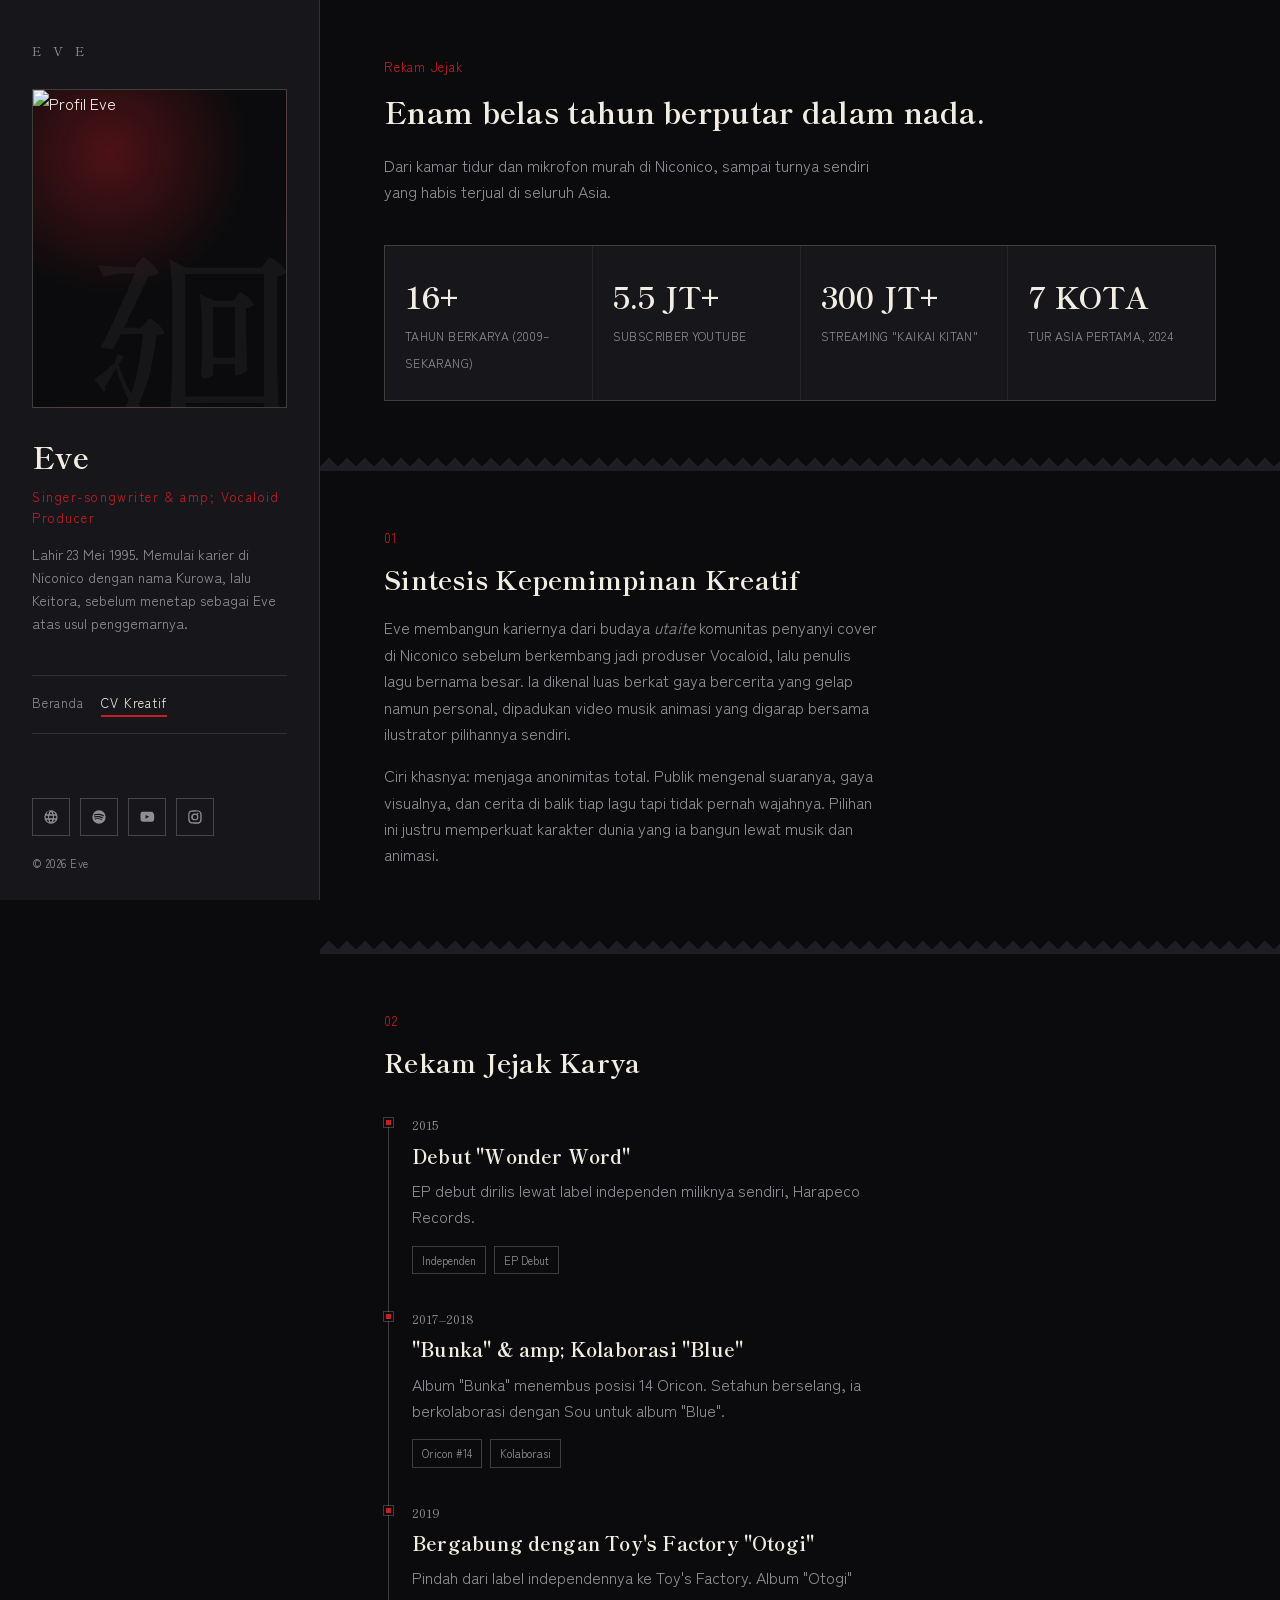
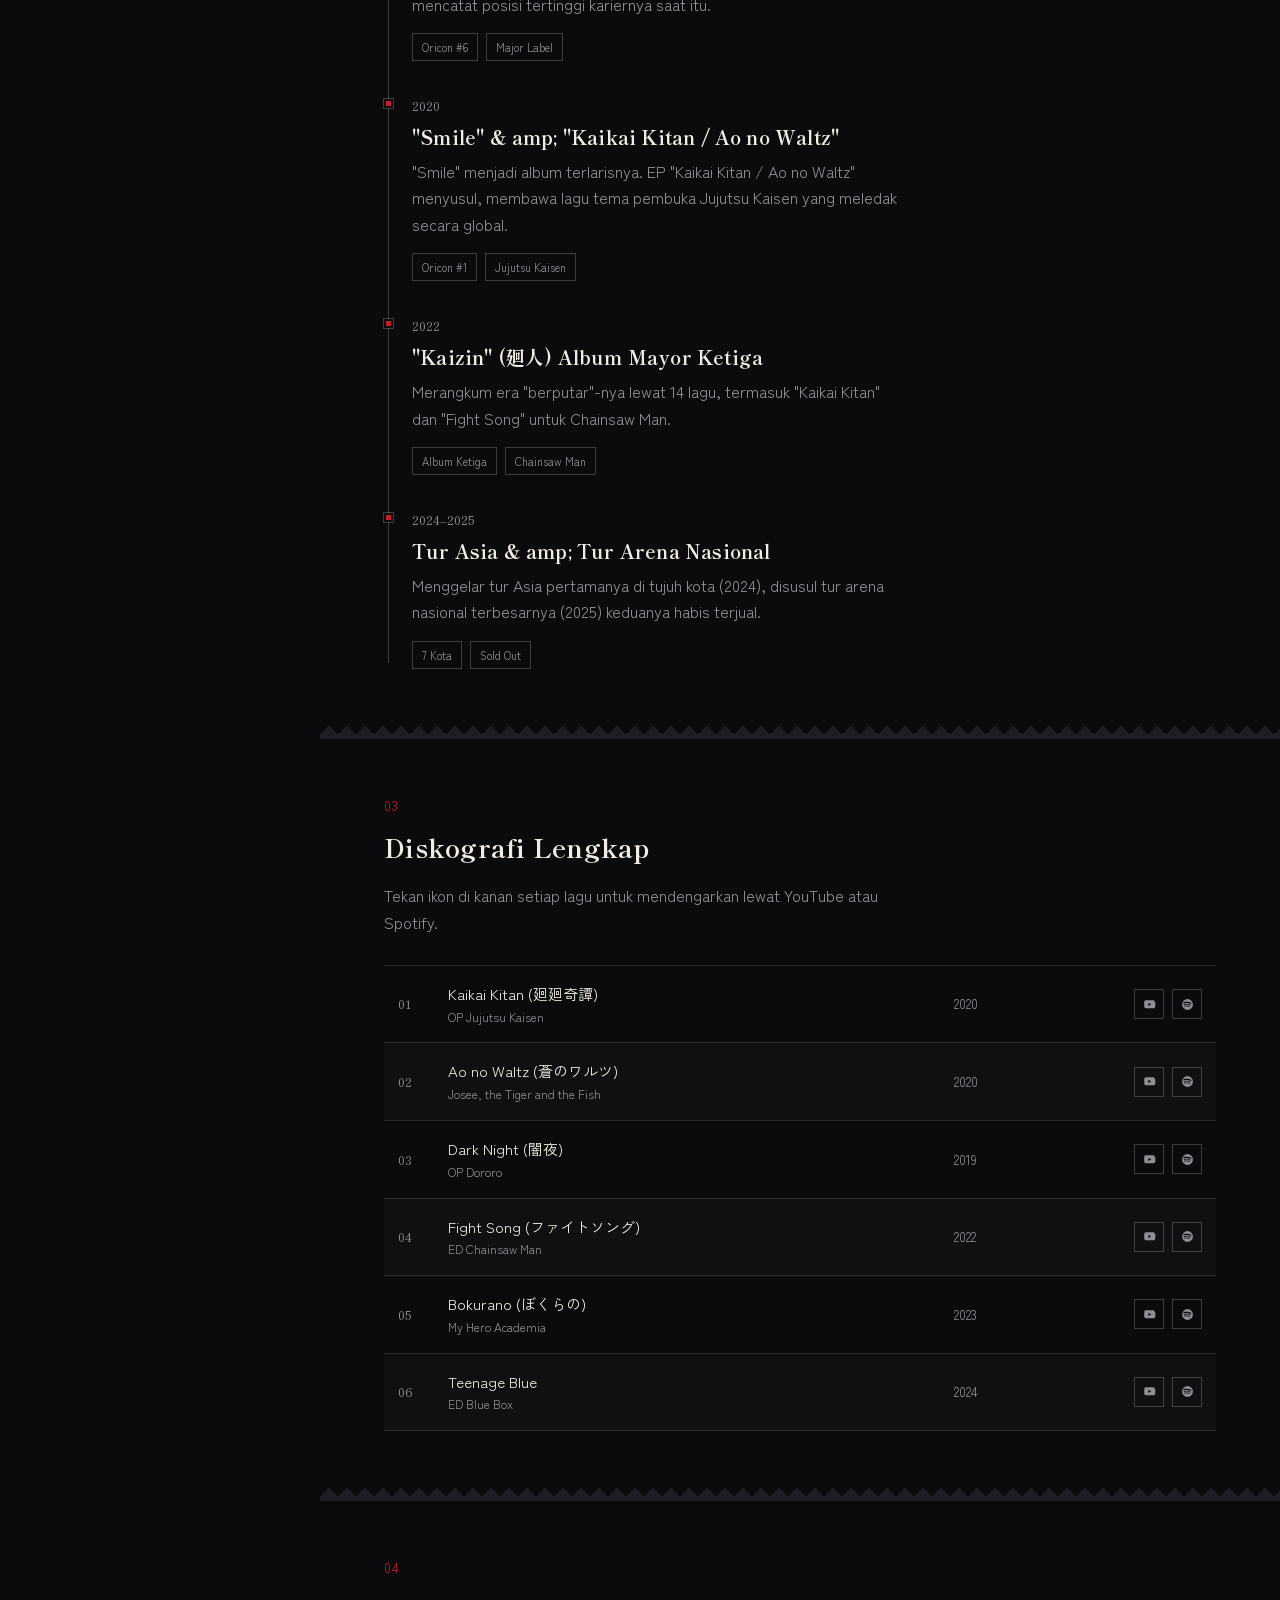
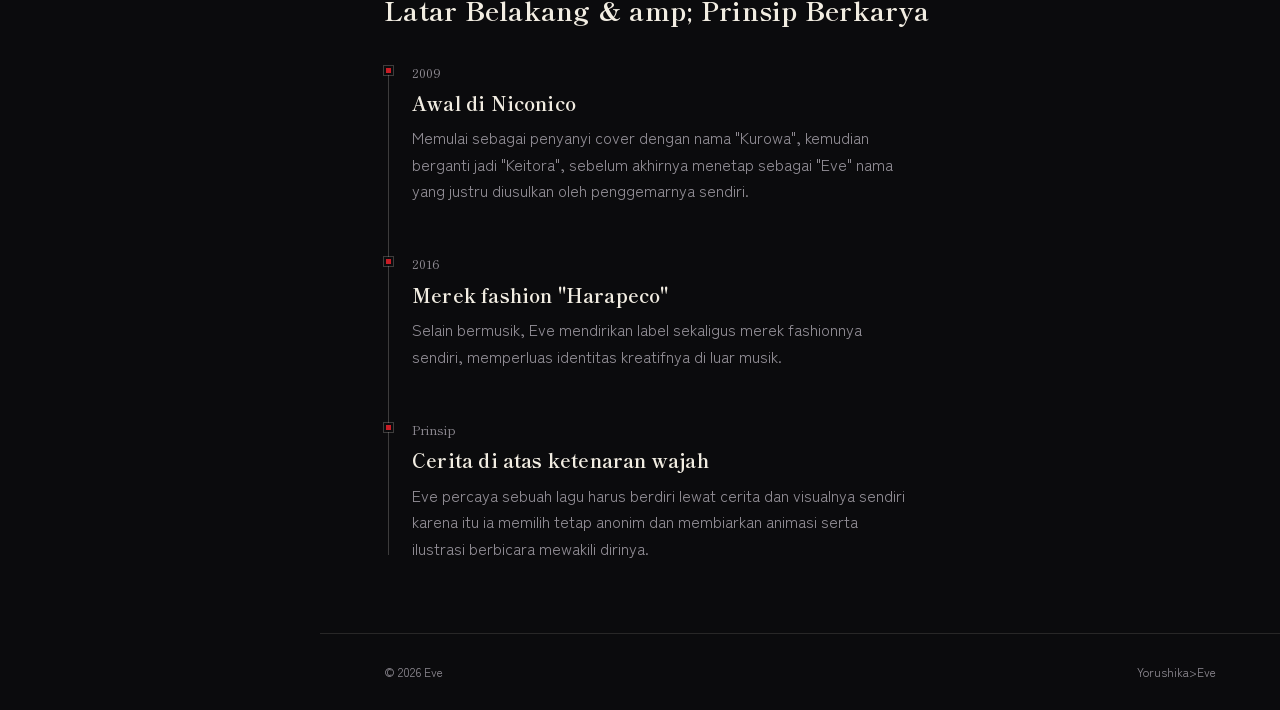
==== Modul 1/cv.html @ 8bb4946a "diptuy lagi coba *wink" ====
<!DOCTYPE html>
<html lang="id">
<head>
<meta charset="UTF-8">
<meta name="viewport" content="width=device-width, initial-scale=1.0">
<title>Eve CV Kreatif</title>
<link rel="stylesheet" href="style.css">
</head>
<body>

<input type="checkbox" id="nav-toggle" class="nav-toggle">

<div class="shell">

  <aside class="sidebar">
    <span class="sidebar__mark">E V E</span>

    <label for="nav-toggle" class="hamburger" aria-label="Buka menu">
      <span></span>
    </label>

   <div class="identity">
      <div class="avatar">
        <img src="../Praktikum Modul 1/Photo/eve.jpg" alt="Profil Eve">
      </div>

      <h1>Eve<sup style="font-size:12px;"></sup></h1>

      <h1><sup style="font-size:12px;"></sup></h1>
      <span class="role">Singer-songwriter & amp; Vocaloid Producer</span>
      <p>Lahir 23 Mei 1995. Memulai karier di Niconico dengan nama Kurowa, lalu Keitora, sebelum menetap sebagai Eve atas usul penggemarnya.</p>
    </div>

    <nav class="sidebar__nav">
      <a href="index.html">Beranda</a>
      <a href="cv.html" aria-current="page">CV Kreatif</a>
    </nav>

    <div class="socials">
      <a href="https://eveofficial.com" target="_blank" rel="noopener" aria-label="Situs resmi">
        <svg viewBox="0 0 24 24"><path d="M12 2a10 10 0 100 20 10 10 0 000-20zm6.9 6h-3a15.6 15.6 0 00-1.3-4.3A8 8 0 0118.9 8zM12 4c.9 1.2 1.6 2.6 2 4h-4c.4-1.4 1.1-2.8 2-4zM4.3 14A8 8 0 014 12a8 8 0 01.3-2h3.4a17 17 0 000 4zm.8 2h3a15.6 15.6 0 001.3 4.3A8 8 0 015.1 16zm3-8h-3a8 8 0 015.3-6.3A15.6 15.6 0 008.1 8zM12 20c-.9-1.2-1.6-2.6-2-4h4c-.4 1.4-1.1 2.8-2 4zm2.6-6H9.4a13.6 13.6 0 010-4h5.2a13.6 13.6 0 010 4zm.3 5.7A15.6 15.6 0 0016.2 16h3a8 8 0 01-4.3 3.7zM16.3 14a17 17 0 000-4h3.4a8 8 0 010 4z"/></svg>
      </a>
      <a href="https://open.spotify.com/artist/58oPVy7oihAEXE0Ott6JOf" target="_blank" rel="noopener" aria-label="Spotify">
        <svg viewBox="0 0 24 24"><path d="M12 2a10 10 0 100 20 10 10 0 000-20zm4.6 14.4c-.2.3-.6.4-.9.2-2.5-1.5-5.6-1.9-9.3-1a.7.7 0 11-.3-1.3c4-.9 7.5-.5 10.3 1.2.3.2.4.6.2.9zm1.2-2.7c-.2.4-.7.5-1.1.3-2.9-1.8-7.3-2.3-10.7-1.3a.9.9 0 11-.5-1.7c3.9-1.2 8.7-.6 12 1.5.4.2.5.7.3 1.2zm.1-2.8c-3.4-2-9.1-2.2-12.4-1.2a1 1 0 11-.6-1.9c3.8-1.2 10-1 13.9 1.3a1 1 0 11-1 1.8z"/></svg>
      </a>
      <a href="https://www.youtube.com/@ooo0eve0ooo" target="_blank" rel="noopener" aria-label="YouTube">
        <svg viewBox="0 0 24 24"><path d="M21.6 7.2s-.2-1.5-.8-2.2c-.8-.8-1.7-.8-2.1-.9C15.9 4 12 4 12 4s-3.9 0-6.7.1c-.4.1-1.3.1-2.1.9-.6.7-.8 2.2-.8 2.2S2.2 9 2.2 10.7v1.6c0 1.7.2 3.5.2 3.5s.2 1.5.8 2.2c.8.9 1.9.9 2.4 1 1.7.2 7.4.2 7.4.2s3.9 0 6.7-.2c.4 0 1.3-.1 2.1-1 .6-.7.8-2.2.8-2.2s.2-1.8.2-3.5v-1.6c0-1.7-.2-3.5-.2-3.5zM9.9 14.6V8.9l5.4 2.9-5.4 2.8z"/></svg>
      </a>
      <a href="https://www.instagram.com/eve_harapeco/" target="_blank" rel="noopener" aria-label="Instagram">
        <svg viewBox="0 0 24 24"><path d="M12 2c-2.7 0-3 0-4.1.1-1.1 0-1.8.2-2.5.5-.7.3-1.2.6-1.8 1.2-.6.6-.9 1.1-1.2 1.8-.3.7-.5 1.4-.5 2.5C1.8 9.2 1.8 9.5 1.8 12s0 2.8.1 3.9c0 1.1.2 1.8.5 2.5.3.7.6 1.2 1.2 1.8.6.6 1.1.9 1.8 1.2.7.3 1.4.5 2.5.5C9.2 22.2 9.5 22.2 12 22.2s2.8 0 3.9-.1c1.1 0 1.8-.2 2.5-.5.7-.3 1.2-.6 1.8-1.2.6-.6.9-1.1 1.2-1.8.3-.7.5-1.4.5-2.5.1-1.1.1-1.4.1-3.9s0-2.8-.1-3.9c0-1.1-.2-1.8-.5-2.5-.3-.7-.6-1.2-1.2-1.8-.6-.6-1.1-.9-1.8-1.2-.7-.3-1.4-.5-2.5-.5C14.8 1.8 14.5 1.8 12 1.8zm0 1.8c2.6 0 2.9 0 3.9.1 1 0 1.5.2 1.9.3.5.2.8.4 1.1.7.3.3.6.7.7 1.1.2.4.3.9.3 1.9.1 1 .1 1.3.1 3.9s0 2.9-.1 3.9c0 1-.2 1.5-.3 1.9-.2.5-.4.8-.7 1.1-.3.3-.7.6-1.1.7-.4.2-.9.3-1.9.3-1 .1-1.3.1-3.9.1s-2.9 0-3.9-.1c-1 0-1.5-.2-1.9-.3-.5-.2-.8-.4-1.1-.7-.3-.3-.6-.7-.7-1.1-.2-.4-.3-.9-.3-1.9C3.6 14.9 3.6 14.6 3.6 12s0-2.9.1-3.9c0-1 .2-1.5.3-1.9.2-.5.4-.8.7-1.1.3-.3.7-.6 1.1-.7.4-.2.9-.3 1.9-.3 1-.1 1.3-.1 3.9-.1zM12 6.9A5.1 5.1 0 1012 17a5.1 5.1 0 000-10.2zm0 8.4a3.3 3.3 0 110-6.6 3.3 3.3 0 010 6.6zm5.3-8.6a1.2 1.2 0 11-2.4 0 1.2 1.2 0 012.4 0z"/></svg>
      </a>
    </div>

    <div class="sidebar__foot">© 2026 Eve</div>
  </aside>

  <main class="main">

    <section class="section section--tight">
      <span class="eyebrow">Rekam Jejak</span>
      <h2 style="font-size:30px;">Enam belas tahun berputar dalam nada.</h2>
      <p>Dari kamar tidur dan mikrofon murah di Niconico, sampai turnya sendiri yang habis terjual di seluruh Asia.</p>

      <div class="stats">
        <div class="stat"><b>16+</b><span>TAHUN BERKARYA (2009–SEKARANG)</span></div>
        <div class="stat"><b>5.5 JT+</b><span>SUBSCRIBER YOUTUBE</span></div>
        <div class="stat"><b>300 JT+</b><span>STREAMING "KAIKAI KITAN"</span></div>
        <div class="stat"><b>7 KOTA</b><span>TUR ASIA PERTAMA, 2024</span></div>
      </div>
    </section>

    <div class="torn"></div>

    <section class="section section--tight">
      <span class="eyebrow">01</span>
      <h2 style="font-size:26px;">Sintesis Kepemimpinan Kreatif</h2>
      <p>Eve membangun kariernya dari budaya <em>utaite</em> komunitas penyanyi cover di Niconico sebelum berkembang jadi produser Vocaloid, lalu penulis lagu bernama besar. Ia dikenal luas berkat gaya bercerita yang gelap namun personal, dipadukan video musik animasi yang digarap bersama ilustrator pilihannya sendiri.</p>
      <p>Ciri khasnya: menjaga anonimitas total. Publik mengenal suaranya, gaya visualnya, dan cerita di balik tiap lagu tapi tidak pernah wajahnya. Pilihan ini justru memperkuat karakter dunia yang ia bangun lewat musik dan animasi.</p>
    </section>

    <div class="torn"></div>

    <section class="section section--tight">
      <span class="eyebrow">02</span>
      <h2 style="font-size:26px;">Rekam Jejak Karya</h2>

      <div class="timeline">
        <div class="t-item">
          <span class="t-year">2015</span>
          <h3>Debut "Wonder Word"</h3>
          <p>EP debut dirilis lewat label independen miliknya sendiri, Harapeco Records.</p>
          <div class="tags"><span>Independen</span><span>EP Debut</span></div>
        </div>
        <div class="t-item">
          <span class="t-year">2017–2018</span>
          <h3>"Bunka" & amp; Kolaborasi "Blue"</h3>
          <p>Album "Bunka" menembus posisi 14 Oricon. Setahun berselang, ia berkolaborasi dengan Sou untuk album "Blue".</p>
          <div class="tags"><span>Oricon #14</span><span>Kolaborasi</span></div>
        </div>
        <div class="t-item">
          <span class="t-year">2019</span>
          <h3>Bergabung dengan Toy's Factory "Otogi"</h3>
          <p>Pindah dari label independennya ke Toy's Factory. Album "Otogi" mencatat posisi tertinggi kariernya saat itu.</p>
          <div class="tags"><span>Oricon #6</span><span>Major Label</span></div>
        </div>
        <div class="t-item">
          <span class="t-year">2020</span>
          <h3>"Smile" & amp; "Kaikai Kitan / Ao no Waltz"</h3>
          <p>"Smile" menjadi album terlarisnya. EP "Kaikai Kitan / Ao no Waltz" menyusul, membawa lagu tema pembuka Jujutsu Kaisen yang meledak secara global.</p>
          <div class="tags"><span>Oricon #1</span><span>Jujutsu Kaisen</span></div>
        </div>
        <div class="t-item">
          <span class="t-year">2022</span>
          <h3>"Kaizin" (廻人) Album Mayor Ketiga</h3>
          <p>Merangkum era "berputar"-nya lewat 14 lagu, termasuk "Kaikai Kitan" dan "Fight Song" untuk Chainsaw Man.</p>
          <div class="tags"><span>Album Ketiga</span><span>Chainsaw Man</span></div>
        </div>
        <div class="t-item">
          <span class="t-year">2024–2025</span>
          <h3>Tur Asia & amp; Tur Arena Nasional</h3>
          <p>Menggelar tur Asia pertamanya di tujuh kota (2024), disusul tur arena nasional terbesarnya (2025) keduanya habis terjual.</p>
          <div class="tags"><span>7 Kota</span><span>Sold Out</span></div>
        </div>
      </div>
    </section>

    <div class="torn"></div>

    <section class="section section--tight">
      <span class="eyebrow">03</span>
      <h2 style="font-size:26px;">Diskografi Lengkap</h2>
      <p>Tekan ikon di kanan setiap lagu untuk mendengarkan lewat YouTube atau Spotify.</p>

      <div class="disco-table">
        <div class="disco-row">
          <span class="d-num">01</span>
          <span class="d-title">Kaikai Kitan (廻廻奇譚)<small>OP Jujutsu Kaisen</small></span>
          <span class="d-year">2020</span>
          <span class="d-links">
            <a href="https://www.youtube.com/results?search_query=Eve+Kaikai+Kitan" target="_blank" rel="noopener" aria-label="YouTube"><svg viewBox="0 0 24 24"><path d="M9.9 14.6V8.9l5.4 2.9-5.4 2.8zM21.6 7.2s-.2-1.5-.8-2.2c-.8-.8-1.7-.8-2.1-.9C15.9 4 12 4 12 4s-3.9 0-6.7.1c-.4.1-1.3.1-2.1.9-.6.7-.8 2.2-.8 2.2S2.2 9 2.2 10.7v1.6c0 1.7.2 3.5.2 3.5s.2 1.5.8 2.2c.8.9 1.9.9 2.4 1 1.7.2 7.4.2 7.4.2s3.9 0 6.7-.2c.4 0 1.3-.1 2.1-1 .6-.7.8-2.2.8-2.2s.2-1.8.2-3.5v-1.6c0-1.7-.2-3.5-.2-3.5z"/></svg></a>
            <a href="https://open.spotify.com/search/Eve%20Kaikai%20Kitan" target="_blank" rel="noopener" aria-label="Spotify"><svg viewBox="0 0 24 24"><path d="M12 2a10 10 0 100 20 10 10 0 000-20zm4.6 14.4c-.2.3-.6.4-.9.2-2.5-1.5-5.6-1.9-9.3-1a.7.7 0 11-.3-1.3c4-.9 7.5-.5 10.3 1.2.3.2.4.6.2.9zm1.2-2.7c-.2.4-.7.5-1.1.3-2.9-1.8-7.3-2.3-10.7-1.3a.9.9 0 11-.5-1.7c3.9-1.2 8.7-.6 12 1.5.4.2.5.7.3 1.2zm.1-2.8c-3.4-2-9.1-2.2-12.4-1.2a1 1 0 11-.6-1.9c3.8-1.2 10-1 13.9 1.3a1 1 0 11-1 1.8z"/></svg></a>
          </span>
        </div>
        <div class="disco-row">
          <span class="d-num">02</span>
          <span class="d-title">Ao no Waltz (蒼のワルツ)<small>Josee, the Tiger and the Fish</small></span>
          <span class="d-year">2020</span>
          <span class="d-links">
            <a href="https://www.youtube.com/results?search_query=Eve+Ao+no+Waltz" target="_blank" rel="noopener" aria-label="YouTube"><svg viewBox="0 0 24 24"><path d="M9.9 14.6V8.9l5.4 2.9-5.4 2.8zM21.6 7.2s-.2-1.5-.8-2.2c-.8-.8-1.7-.8-2.1-.9C15.9 4 12 4 12 4s-3.9 0-6.7.1c-.4.1-1.3.1-2.1.9-.6.7-.8 2.2-.8 2.2S2.2 9 2.2 10.7v1.6c0 1.7.2 3.5.2 3.5s.2 1.5.8 2.2c.8.9 1.9.9 2.4 1 1.7.2 7.4.2 7.4.2s3.9 0 6.7-.2c.4 0 1.3-.1 2.1-1 .6-.7.8-2.2.8-2.2s.2-1.8.2-3.5v-1.6c0-1.7-.2-3.5-.2-3.5z"/></svg></a>
            <a href="https://open.spotify.com/search/Eve%20Ao%20no%20Waltz" target="_blank" rel="noopener" aria-label="Spotify"><svg viewBox="0 0 24 24"><path d="M12 2a10 10 0 100 20 10 10 0 000-20zm4.6 14.4c-.2.3-.6.4-.9.2-2.5-1.5-5.6-1.9-9.3-1a.7.7 0 11-.3-1.3c4-.9 7.5-.5 10.3 1.2.3.2.4.6.2.9zm1.2-2.7c-.2.4-.7.5-1.1.3-2.9-1.8-7.3-2.3-10.7-1.3a.9.9 0 11-.5-1.7c3.9-1.2 8.7-.6 12 1.5.4.2.5.7.3 1.2zm.1-2.8c-3.4-2-9.1-2.2-12.4-1.2a1 1 0 11-.6-1.9c3.8-1.2 10-1 13.9 1.3a1 1 0 11-1 1.8z"/></svg></a>
          </span>
        </div>
        <div class="disco-row">
          <span class="d-num">03</span>
          <span class="d-title">Dark Night (闇夜)<small>OP Dororo</small></span>
          <span class="d-year">2019</span>
          <span class="d-links">
            <a href="https://www.youtube.com/results?search_query=Eve+Dark+Night" target="_blank" rel="noopener" aria-label="YouTube"><svg viewBox="0 0 24 24"><path d="M9.9 14.6V8.9l5.4 2.9-5.4 2.8zM21.6 7.2s-.2-1.5-.8-2.2c-.8-.8-1.7-.8-2.1-.9C15.9 4 12 4 12 4s-3.9 0-6.7.1c-.4.1-1.3.1-2.1.9-.6.7-.8 2.2-.8 2.2S2.2 9 2.2 10.7v1.6c0 1.7.2 3.5.2 3.5s.2 1.5.8 2.2c.8.9 1.9.9 2.4 1 1.7.2 7.4.2 7.4.2s3.9 0 6.7-.2c.4 0 1.3-.1 2.1-1 .6-.7.8-2.2.8-2.2s.2-1.8.2-3.5v-1.6c0-1.7-.2-3.5-.2-3.5z"/></svg></a>
            <a href="https://open.spotify.com/search/Eve%20Dark%20Night" target="_blank" rel="noopener" aria-label="Spotify"><svg viewBox="0 0 24 24"><path d="M12 2a10 10 0 100 20 10 10 0 000-20zm4.6 14.4c-.2.3-.6.4-.9.2-2.5-1.5-5.6-1.9-9.3-1a.7.7 0 11-.3-1.3c4-.9 7.5-.5 10.3 1.2.3.2.4.6.2.9zm1.2-2.7c-.2.4-.7.5-1.1.3-2.9-1.8-7.3-2.3-10.7-1.3a.9.9 0 11-.5-1.7c3.9-1.2 8.7-.6 12 1.5.4.2.5.7.3 1.2zm.1-2.8c-3.4-2-9.1-2.2-12.4-1.2a1 1 0 11-.6-1.9c3.8-1.2 10-1 13.9 1.3a1 1 0 11-1 1.8z"/></svg></a>
          </span>
        </div>
        <div class="disco-row">
          <span class="d-num">04</span>
          <span class="d-title">Fight Song (ファイトソング)<small>ED Chainsaw Man</small></span>
          <span class="d-year">2022</span>
          <span class="d-links">
            <a href="https://www.youtube.com/results?search_query=Eve+Fight+Song" target="_blank" rel="noopener" aria-label="YouTube"><svg viewBox="0 0 24 24"><path d="M9.9 14.6V8.9l5.4 2.9-5.4 2.8zM21.6 7.2s-.2-1.5-.8-2.2c-.8-.8-1.7-.8-2.1-.9C15.9 4 12 4 12 4s-3.9 0-6.7.1c-.4.1-1.3.1-2.1.9-.6.7-.8 2.2-.8 2.2S2.2 9 2.2 10.7v1.6c0 1.7.2 3.5.2 3.5s.2 1.5.8 2.2c.8.9 1.9.9 2.4 1 1.7.2 7.4.2 7.4.2s3.9 0 6.7-.2c.4 0 1.3-.1 2.1-1 .6-.7.8-2.2.8-2.2s.2-1.8.2-3.5v-1.6c0-1.7-.2-3.5-.2-3.5z"/></svg></a>
            <a href="https://open.spotify.com/search/Eve%20Fight%20Song" target="_blank" rel="noopener" aria-label="Spotify"><svg viewBox="0 0 24 24"><path d="M12 2a10 10 0 100 20 10 10 0 000-20zm4.6 14.4c-.2.3-.6.4-.9.2-2.5-1.5-5.6-1.9-9.3-1a.7.7 0 11-.3-1.3c4-.9 7.5-.5 10.3 1.2.3.2.4.6.2.9zm1.2-2.7c-.2.4-.7.5-1.1.3-2.9-1.8-7.3-2.3-10.7-1.3a.9.9 0 11-.5-1.7c3.9-1.2 8.7-.6 12 1.5.4.2.5.7.3 1.2zm.1-2.8c-3.4-2-9.1-2.2-12.4-1.2a1 1 0 11-.6-1.9c3.8-1.2 10-1 13.9 1.3a1 1 0 11-1 1.8z"/></svg></a>
          </span>
        </div>
        <div class="disco-row">
          <span class="d-num">05</span>
          <span class="d-title">Bokurano (ぼくらの)<small>My Hero Academia</small></span>
          <span class="d-year">2023</span>
          <span class="d-links">
            <a href="https://www.youtube.com/results?search_query=Eve+Bokurano" target="_blank" rel="noopener" aria-label="YouTube"><svg viewBox="0 0 24 24"><path d="M9.9 14.6V8.9l5.4 2.9-5.4 2.8zM21.6 7.2s-.2-1.5-.8-2.2c-.8-.8-1.7-.8-2.1-.9C15.9 4 12 4 12 4s-3.9 0-6.7.1c-.4.1-1.3.1-2.1.9-.6.7-.8 2.2-.8 2.2S2.2 9 2.2 10.7v1.6c0 1.7.2 3.5.2 3.5s.2 1.5.8 2.2c.8.9 1.9.9 2.4 1 1.7.2 7.4.2 7.4.2s3.9 0 6.7-.2c.4 0 1.3-.1 2.1-1 .6-.7.8-2.2.8-2.2s.2-1.8.2-3.5v-1.6c0-1.7-.2-3.5-.2-3.5z"/></svg></a>
            <a href="https://open.spotify.com/search/Eve%20Bokurano" target="_blank" rel="noopener" aria-label="Spotify"><svg viewBox="0 0 24 24"><path d="M12 2a10 10 0 100 20 10 10 0 000-20zm4.6 14.4c-.2.3-.6.4-.9.2-2.5-1.5-5.6-1.9-9.3-1a.7.7 0 11-.3-1.3c4-.9 7.5-.5 10.3 1.2.3.2.4.6.2.9zm1.2-2.7c-.2.4-.7.5-1.1.3-2.9-1.8-7.3-2.3-10.7-1.3a.9.9 0 11-.5-1.7c3.9-1.2 8.7-.6 12 1.5.4.2.5.7.3 1.2zm.1-2.8c-3.4-2-9.1-2.2-12.4-1.2a1 1 0 11-.6-1.9c3.8-1.2 10-1 13.9 1.3a1 1 0 11-1 1.8z"/></svg></a>
          </span>
        </div>
        <div class="disco-row">
          <span class="d-num">06</span>
          <span class="d-title">Teenage Blue<small>ED Blue Box</small></span>
          <span class="d-year">2024</span>
          <span class="d-links">
            <a href="https://www.youtube.com/results?search_query=Eve+Teenage+Blue" target="_blank" rel="noopener" aria-label="YouTube"><svg viewBox="0 0 24 24"><path d="M9.9 14.6V8.9l5.4 2.9-5.4 2.8zM21.6 7.2s-.2-1.5-.8-2.2c-.8-.8-1.7-.8-2.1-.9C15.9 4 12 4 12 4s-3.9 0-6.7.1c-.4.1-1.3.1-2.1.9-.6.7-.8 2.2-.8 2.2S2.2 9 2.2 10.7v1.6c0 1.7.2 3.5.2 3.5s.2 1.5.8 2.2c.8.9 1.9.9 2.4 1 1.7.2 7.4.2 7.4.2s3.9 0 6.7-.2c.4 0 1.3-.1 2.1-1 .6-.7.8-2.2.8-2.2s.2-1.8.2-3.5v-1.6c0-1.7-.2-3.5-.2-3.5z"/></svg></a>
            <a href="https://open.spotify.com/search/Eve%20Teenage%20Blue" target="_blank" rel="noopener" aria-label="Spotify"><svg viewBox="0 0 24 24"><path d="M12 2a10 10 0 100 20 10 10 0 000-20zm4.6 14.4c-.2.3-.6.4-.9.2-2.5-1.5-5.6-1.9-9.3-1a.7.7 0 11-.3-1.3c4-.9 7.5-.5 10.3 1.2.3.2.4.6.2.9zm1.2-2.7c-.2.4-.7.5-1.1.3-2.9-1.8-7.3-2.3-10.7-1.3a.9.9 0 11-.5-1.7c3.9-1.2 8.7-.6 12 1.5.4.2.5.7.3 1.2zm.1-2.8c-3.4-2-9.1-2.2-12.4-1.2a1 1 0 11-.6-1.9c3.8-1.2 10-1 13.9 1.3a1 1 0 11-1 1.8z"/></svg></a>
          </span>
        </div>
      </div>
    </section>

    <div class="torn"></div>

    <section class="section section--tight">
      <span class="eyebrow">04</span>
      <h2 style="font-size:26px;">Latar Belakang & amp; Prinsip Berkarya</h2>
      <div class="timeline">
        <div class="t-item">
          <span class="t-year">2009</span>
          <h3>Awal di Niconico</h3>
          <p>Memulai sebagai penyanyi cover dengan nama "Kurowa", kemudian berganti jadi "Keitora", sebelum akhirnya menetap sebagai "Eve" nama yang justru diusulkan oleh penggemarnya sendiri.</p>
        </div>
        <div class="t-item">
          <span class="t-year">2016</span>
          <h3>Merek fashion "Harapeco"</h3>
          <p>Selain bermusik, Eve mendirikan label sekaligus merek fashionnya sendiri, memperluas identitas kreatifnya di luar musik.</p>
        </div>
        <div class="t-item">
          <span class="t-year">Prinsip</span>
          <h3>Cerita di atas ketenaran wajah</h3>
          <p>Eve percaya sebuah lagu harus berdiri lewat cerita dan visualnya sendiri karena itu ia memilih tetap anonim dan membiarkan animasi serta ilustrasi berbicara mewakili dirinya.</p>
        </div>
      </div>
    </section>

    <footer class="site-foot">
      <span>© 2026 Eve</span>
      <span>Yorushika>Eve</span>
    </footer>

  </main>
</div>
</body>
</html>
---- Modul 1/style.css ----
@import url('https://fonts.googleapis.com/css2?family=Shippori+Mincho:wght@500;700;800&family=Zen+Kaku+Gothic+New:wght@400;500;700;900&display=swap');

:root{
  --ink: #0b0b0d;
  --panel: #17161b;
  --panel-2: #1e1d23;
  --paper: #f2ede2;
  --fog: #918d95;
  --blood: #c81d25;
  --blood-dim: #7a1418;
  --line: rgba(242,237,226,0.12);
  --line-strong: rgba(242,237,226,0.22);
  --sidebar-w: 320px;

  --font-display: 'Shippori Mincho', serif;
  --font-body: 'Zen Kaku Gothic New', sans-serif;
}

*, *::before, *::after{ box-sizing: border-box; }

html{ scroll-behavior: smooth; }

body{
  margin: 0;
  background: var(--ink);
  color: var(--paper);
  font-family: var(--font-body);
  font-size: 16px;
  line-height: 1.65;
  -webkit-font-smoothing: antialiased;
}

img{ max-width: 100%; display: block; }

a{ color: inherit; text-decoration: none; }

h1, h2, h3{
  font-family: var(--font-display);
  font-weight: 700;
  margin: 0 0 .5em;
  letter-spacing: .01em;
}

p{ margin: 0 0 1em; color: var(--fog); max-width: 62ch; }

button{ font-family: inherit; }

:focus-visible{
  outline: 2px solid var(--blood);
  outline-offset: 3px;
}

/*  layout shell  */

.shell{
  display: flex;
  min-height: 100vh;
}

/*  sidebar  */

.sidebar{
  position: fixed;
  top: 0; left: 0;
  width: var(--sidebar-w);
  height: 100vh;
  background: var(--panel);
  border-right: 1px solid var(--line);
  display: flex;
  flex-direction: column;
  padding: 40px 32px 28px;
  overflow-y: auto;
  z-index: 40;
}

.sidebar__mark{
  font-family: var(--font-display);
  font-size: 13px;
  letter-spacing: .35em;
  color: var(--fog);
  margin-bottom: 28px;
}

.avatar{
  position: relative;
  width: 100%;
  aspect-ratio: 4/5;
  background:
    radial-gradient(circle at 30% 20%, rgba(200,29,37,.35), transparent 45%),
    var(--ink);
  border: 1px solid var(--line-strong);
  overflow: hidden;
  margin-bottom: 24px;
}

.avatar::before{
  content: '廻';
  position: absolute;
  right: -18px; bottom: -40px;
  font-family: var(--font-display);
  font-size: 220px;
  color: rgba(242,237,226,0.05);
  line-height: 1;
  pointer-events: none;
}

.avatar svg { 
  position: absolute; inset: 0; width: 100%; height: 100%; 
}

.avatar img {
  position: absolute; 
  inset: 0; 
  width: 100%; 
  height: 100%; 
  object-fit: cover; 
  z-index: 1; 
}

.identity h1{
  font-size: 30px;
  margin-bottom: 4px;
}

.identity .role{
  color: var(--blood);
  font-size: 13px;
  letter-spacing: .12em;
  margin-bottom: 14px;
  display: block;
}

.identity p{
  font-size: 14px;
  color: var(--fog);
  max-width: none;
}

.identity em{ color: var(--paper); font-style: italic; }

/* nav */

.nav-toggle{ display: none; }
.hamburger{ display: none; }

.sidebar__nav{
  display: flex;
  gap: 18px;
  margin: 26px 0 22px;
  border-top: 1px solid var(--line);
  border-bottom: 1px solid var(--line);
  padding: 16px 0;
}

.sidebar__nav a{
  font-size: 13px;
  letter-spacing: .06em;
  color: var(--fog);
  position: relative;
  padding-bottom: 4px;
}

.sidebar__nav a:hover,
.sidebar__nav a[aria-current="page"]{
  color: var(--paper);
}

.sidebar__nav a[aria-current="page"]::after{
  content: '';
  position: absolute;
  left: 0; bottom: 0;
  width: 100%; height: 2px;
  background: var(--blood);
}

/* socials */

.socials{
  display: flex;
  gap: 10px;
  margin-top: auto;
  padding-top: 20px;
}

.socials a{
  width: 38px; height: 38px;
  border: 1px solid var(--line-strong);
  display: flex;
  align-items: center;
  justify-content: center;
  transition: background .15s ease, border-color .15s ease, transform .15s ease;
}

.socials a svg{ width: 16px; height: 16px; fill: var(--fog); }

.socials a:hover{
  background: var(--blood);
  border-color: var(--blood);
  transform: translateY(-2px);
}

.socials a:hover svg{ fill: var(--paper); }

.sidebar__foot{
  font-size: 11px;
  color: var(--fog);
  margin-top: 18px;
  letter-spacing: .04em;
}

/*  main  */

.main{
  margin-left: var(--sidebar-w);
  width: calc(100% - var(--sidebar-w));
  min-width: 0;
}

.section{
  padding: 88px 64px;
  position: relative;
}

.section--tight{ padding-top: 56px; padding-bottom: 56px; }

.eyebrow{
  font-size: 13px;
  color: var(--blood);
  letter-spacing: .06em;
  margin-bottom: 10px;
  display: block;
}

/* torn paper divider */

.torn{
  height: 14px;
  width: 100%;
  background:
    linear-gradient(135deg, var(--ink) 25%, transparent 25%) 0 0,
    linear-gradient(225deg, var(--ink) 25%, transparent 25%) 0 0;
  background-color: var(--panel-2);
  background-size: 18px 18px;
  background-repeat: repeat-x;
}

/* hero */

.hero{
  min-height: 92vh;
  display: flex;
  flex-direction: column;
  justify-content: center;
  overflow: hidden;
}

.hero::before{
  content: '廻 廻 廻';
  position: absolute;
  top: 6%; right: -4%;
  font-family: var(--font-display);
  font-size: 260px;
  color: rgba(242,237,226,0.035);
  letter-spacing: 40px;
  writing-mode: vertical-rl;
  pointer-events: none;
  z-index: 0;
}

.hero__inner{ position: relative; z-index: 1; max-width: 640px; }

.hero h2{
  font-size: clamp(34px, 4.4vw, 54px);
  line-height: 1.25;
}

.hero .lede{
  font-size: 17px;
  margin-bottom: 32px;
}

.btn{
  display: inline-flex;
  align-items: center;
  gap: 10px;
  padding: 14px 26px;
  border: 1px solid var(--paper);
  color: var(--paper);
  font-size: 14px;
  letter-spacing: .04em;
  transition: background .15s ease, color .15s ease;
}

.btn:hover{ background: var(--paper); color: var(--ink); }

.btn--solid{
  background: var(--blood);
  border-color: var(--blood);
  color: var(--paper);
}

.btn--solid:hover{ background: var(--blood-dim); border-color: var(--blood-dim); color: var(--paper); }

/* now playing */

.now-playing{
  margin-top: 44px;
  display: flex;
  align-items: center;
  gap: 18px;
  border: 1px solid var(--line-strong);
  padding: 16px 20px;
  max-width: 460px;
  background: var(--panel);
}

.now-playing__dot{
  width: 10px; height: 10px;
  border-radius: 50%;
  background: var(--blood);
  flex: none;
  animation: pulse 1.6s ease-in-out infinite;
}

@keyframes pulse{
  0%, 100%{ opacity: 1; transform: scale(1); }
  50%{ opacity: .4; transform: scale(.7); }
}

.now-playing div span{
  display: block;
}
.now-playing .np-title{ font-size: 14px; color: var(--paper); }
.now-playing .np-sub{ font-size: 12px; color: var(--fog); }

@media (prefers-reduced-motion: reduce){
  .now-playing__dot{ animation: none; }
}

/*  discography grid  */

.track-grid{
  display: grid;
  grid-template-columns: repeat(3, 1fr);
  gap: 1px;
  background: var(--line);
  border: 1px solid var(--line);
  margin-top: 36px;
}

.track-card{
  position: relative;
  background: var(--panel);
  padding: 20px;
  overflow: hidden;
  isolation: isolate;
}

.track-card::before{
  content: '';
  position: absolute;
  inset: 0;
  background:
    radial-gradient(circle, rgba(242,237,226,.14) 1px, transparent 1.3px);
  background-size: 9px 9px;
  opacity: .5;
  z-index: -1;
}

.track-card:nth-child(3n+1)::after{ background: rgba(200,29,37,.14); }
.track-card:nth-child(3n+2)::after{ background: rgba(242,237,226,.10); }
.track-card:nth-child(3n+3)::after{ background: rgba(200,29,37,.08); }

.track-card::after{
  content: '';
  position: absolute;
  top: -40%; left: -20%;
  width: 140%; height: 140%;
  z-index: -1;
}

.track-card .t-index{
  font-family: var(--font-display);
  font-size: 12px;
  color: var(--fog);
  display: block;
  margin-bottom: 26px;
}

.track-card h3{
  font-size: 19px;
  margin-bottom: 6px;
}

.track-card .t-meta{
  font-size: 12px;
  color: var(--fog);
  letter-spacing: .03em;
}

.track-card .t-play{
  position: absolute;
  right: 18px; bottom: 18px;
  width: 40px; height: 40px;
  border: 1px solid var(--line-strong);
  display: flex;
  align-items: center;
  justify-content: center;
  transform: translateY(8px);
  opacity: 0;
  transition: transform .18s ease, opacity .18s ease, background .18s ease;
}

.track-card .t-play svg{ width: 12px; height: 12px; fill: var(--paper); margin-left: 2px; }

.track-card:hover .t-play{
  opacity: 1;
  transform: translateY(0);
  background: var(--blood);
  border-color: var(--blood);
}

.track-card:hover{ background: var(--panel-2); }

.track-card a.t-cover{
  position: absolute; inset: 0;
}

/*  anime collab strip  */

.collab-list{
  margin-top: 32px;
  border-top: 1px solid var(--line);
}

.collab-row{
  display: flex;
  align-items: baseline;
  gap: 24px;
  padding: 18px 0;
  border-bottom: 1px solid var(--line);
  transition: padding-left .15s ease;
}

.collab-row:hover{ padding-left: 10px; border-color: var(--line-strong); }

.collab-row .c-year{
  font-family: var(--font-display);
  color: var(--blood);
  font-size: 14px;
  flex: none;
  width: 56px;
}

.collab-row .c-song{ font-size: 16px; color: var(--paper); flex: none; width: 220px; }
.collab-row .c-anime{ font-size: 14px; color: var(--fog); }

/*  stats grid (CV)  */

.stats{
  display: grid;
  grid-template-columns: repeat(4, 1fr);
  gap: 1px;
  background: var(--line);
  border: 1px solid var(--line);
  margin: 40px 0 0;
}

.stat{
  background: var(--panel);
  padding: 26px 20px;
  text-align: left;
}

.stat b{
  display: block;
  font-family: var(--font-display);
  font-size: 30px;
  color: var(--paper);
}

.stat span{
  font-size: 12px;
  color: var(--fog);
  letter-spacing: .03em;
}

/*  timeline  */

.timeline{
  position: relative;
  margin-top: 30px;
  padding-left: 28px;
}

.timeline::before{
  content: '';
  position: absolute;
  left: 4px; top: 6px; bottom: 6px;
  width: 1px;
  background: var(--line-strong);
}

.t-item{
  position: relative;
  padding-bottom: 34px;
}

.t-item:last-child{ padding-bottom: 0; }

.t-item::before{
  content: '';
  position: absolute;
  left: -28px; top: 4px;
  width: 9px; height: 9px;
  background: var(--blood);
  border: 2px solid var(--ink);
  outline: 1px solid var(--line-strong);
}

.t-item .t-year{
  font-family: var(--font-display);
  color: var(--fog);
  font-size: 13px;
  display: block;
  margin-bottom: 4px;
}

.t-item h3{ font-size: 19px; margin-bottom: 6px; }

.t-item .tags{
  display: flex;
  flex-wrap: wrap;
  gap: 8px;
  margin-top: 10px;
}

.tags span{
  font-size: 11px;
  color: var(--fog);
  border: 1px solid var(--line-strong);
  padding: 4px 9px;
}

/*  discography table (CV)  */

.disco-table{ margin-top: 30px; border-top: 1px solid var(--line); }

.disco-row{
  display: grid;
  grid-template-columns: 32px 1fr 140px 90px;
  align-items: center;
  gap: 18px;
  padding: 16px 14px;
  border-bottom: 1px solid var(--line);
  position: relative;
}

.disco-row:nth-child(even){ background: rgba(242,237,226,0.02); }

.disco-row:hover{ background: rgba(200,29,37,0.07); }

.disco-row .d-num{ font-family: var(--font-display); color: var(--fog); font-size: 13px; }
.disco-row .d-title{ color: var(--paper); font-size: 15px; }
.disco-row .d-title small{ display: block; color: var(--fog); font-size: 12px; font-weight: 400; }
.disco-row .d-year{ color: var(--fog); font-size: 13px; }

.disco-row .d-links{ display: flex; gap: 8px; justify-content: flex-end; }

.disco-row .d-links a{
  width: 30px; height: 30px;
  border: 1px solid var(--line-strong);
  display: flex; align-items: center; justify-content: center;
  transition: background .15s ease, border-color .15s ease;
}

.disco-row .d-links a svg{ width: 13px; height: 13px; fill: var(--fog); }

.disco-row .d-links a:hover{ background: var(--blood); border-color: var(--blood); }
.disco-row .d-links a:hover svg{ fill: var(--paper); }

/*  contact / footer  */

.contact-grid{
  display: grid;
  grid-template-columns: 1.3fr 1fr;
  gap: 48px;
  margin-top: 30px;
}

.field{
  width: 100%;
  background: var(--panel-2);
  border: 1px solid var(--line-strong);
  color: var(--paper);
  padding: 14px 16px;
  font-family: inherit;
  font-size: 14px;
  margin-bottom: 14px;
}

.field:focus{ border-color: var(--blood); }

textarea.field{ min-height: 120px; resize: vertical; }

.info-list{ list-style: none; padding: 0; margin: 0; }
.info-list li{ display: flex; gap: 12px; margin-bottom: 16px; font-size: 14px; color: var(--fog); }
.info-list li b{ color: var(--paper); display: block; font-size: 13px; }

footer.site-foot{
  padding: 28px 64px;
  border-top: 1px solid var(--line);
  font-size: 12px;
  color: var(--fog);
  display: flex;
  justify-content: space-between;
}

/*  responsive  */

@media (max-width: 980px){
  .track-grid{ grid-template-columns: repeat(2, 1fr); }
  .stats{ grid-template-columns: repeat(2, 1fr); }
  .contact-grid{ grid-template-columns: 1fr; }
}

@media (max-width: 860px){
  .sidebar{
    position: static;
    width: 100%;
    height: auto;
    flex-direction: row;
    align-items: center;
    padding: 16px 20px;
    flex-wrap: wrap;
  }
  .sidebar__mark{ margin: 0 16px 0 0; }
  .avatar{ display: none; }
  .identity{ flex: 1; }
  .identity h1{ font-size: 20px; }
  .identity p{ display: none; }

  .hamburger{
    display: flex;
    align-items: center;
    justify-content: center;
    width: 40px; height: 40px;
    border: 1px solid var(--line-strong);
    margin-left: auto;
    cursor: pointer;
  }
  .hamburger span{ width: 18px; height: 2px; background: var(--paper); position: relative; }
  .hamburger span::before, .hamburger span::after{
    content: '';
    position: absolute; left: 0;
    width: 18px; height: 2px; background: var(--paper);
  }
  .hamburger span::before{ top: -6px; }
  .hamburger span::after{ top: 6px; }

  .sidebar__nav, .socials{
    display: none;
    flex-basis: 100%;
    width: 100%;
  }
  .socials{ justify-content: flex-start; }

  .nav-toggle:checked ~ .sidebar__nav,
  .nav-toggle:checked ~ .socials{
    display: flex;
    order: 5;
    margin-top: 14px;
  }

  .sidebar__foot{ display: none; }

  .main{ margin-left: 0; width: 100%; }
  .section{ padding: 56px 24px; }
  .hero::before{ display: none; }

  .track-grid{ grid-template-columns: 1fr; }
  .stats{ grid-template-columns: repeat(2, 1fr); }
  .disco-row{ grid-template-columns: 24px 1fr 70px; }
  .disco-row .d-year{ display: none; }
  footer.site-foot{ flex-direction: column; gap: 8px; padding: 24px; }
}

@media (max-width: 480px){
  .stats{ grid-template-columns: 1fr 1fr; }
  .collab-row{ flex-wrap: wrap; }
  .collab-row .c-anime{ width: 100%; }
}
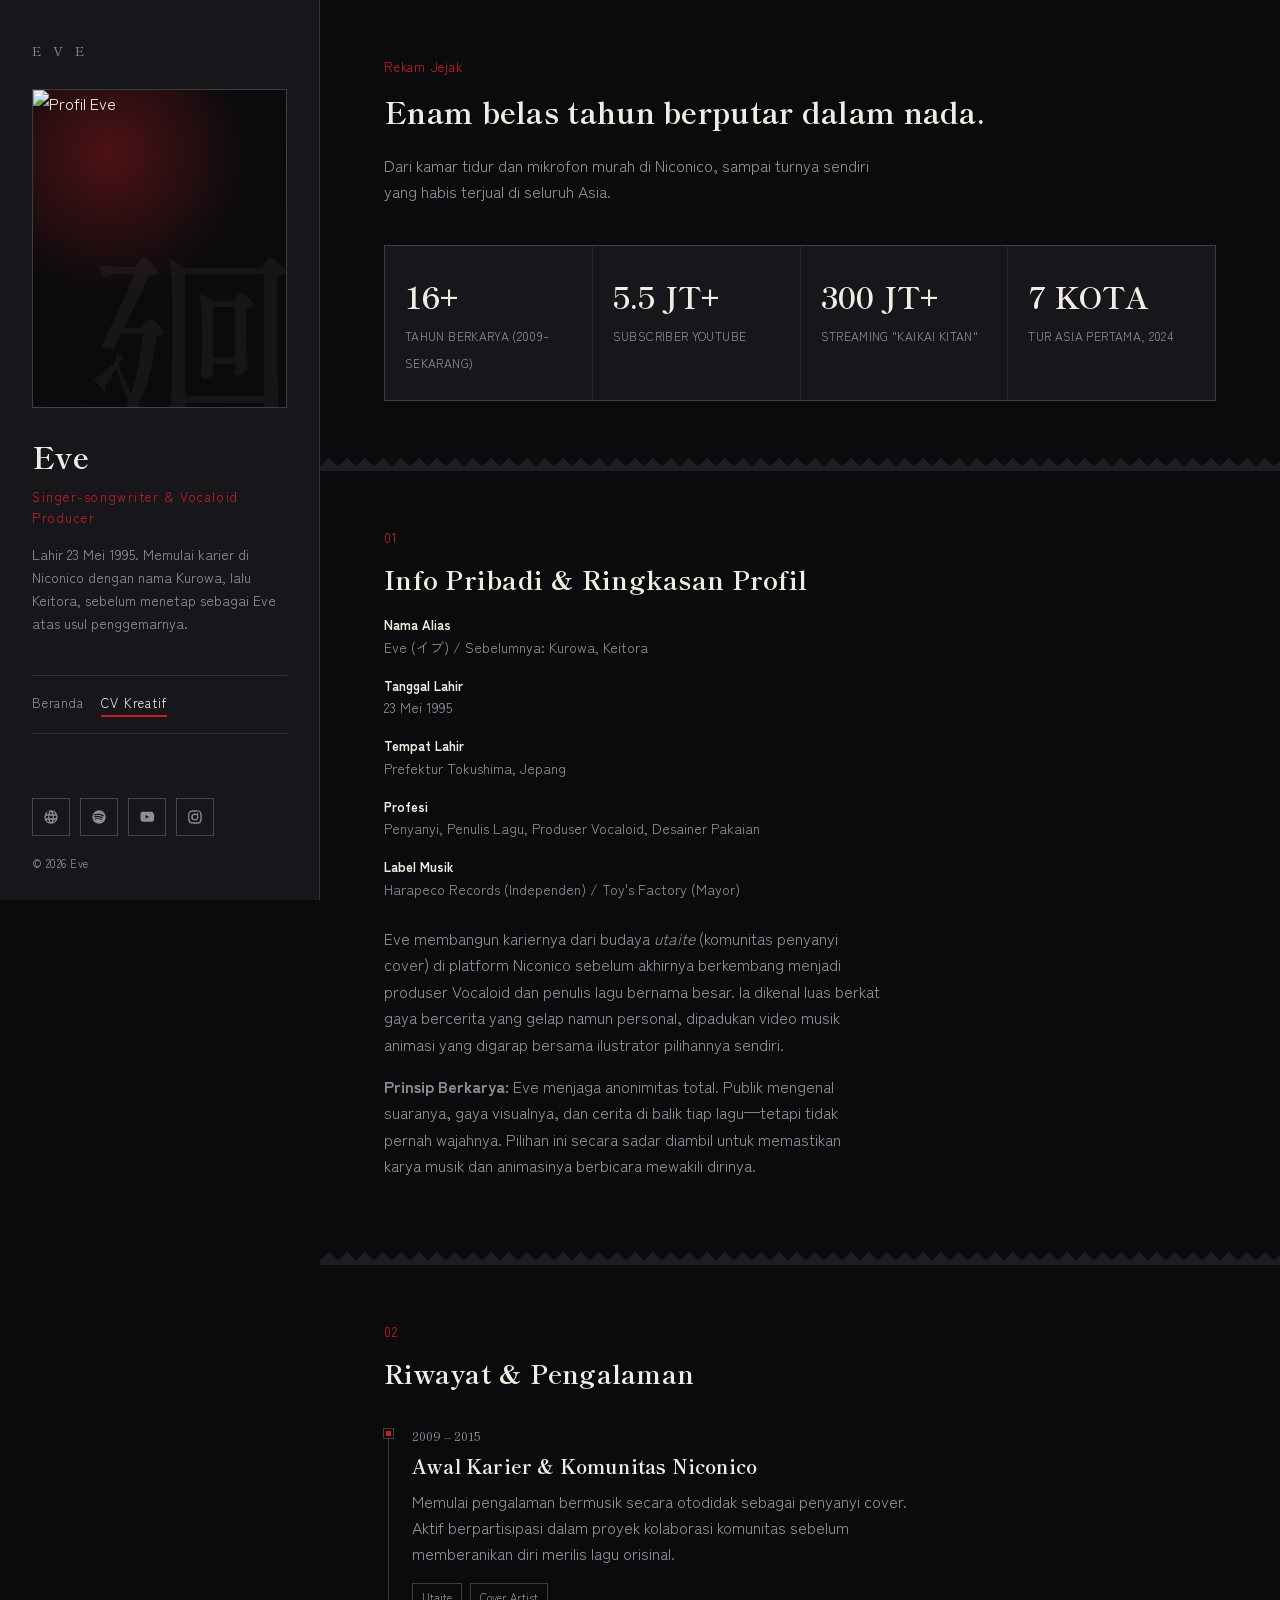
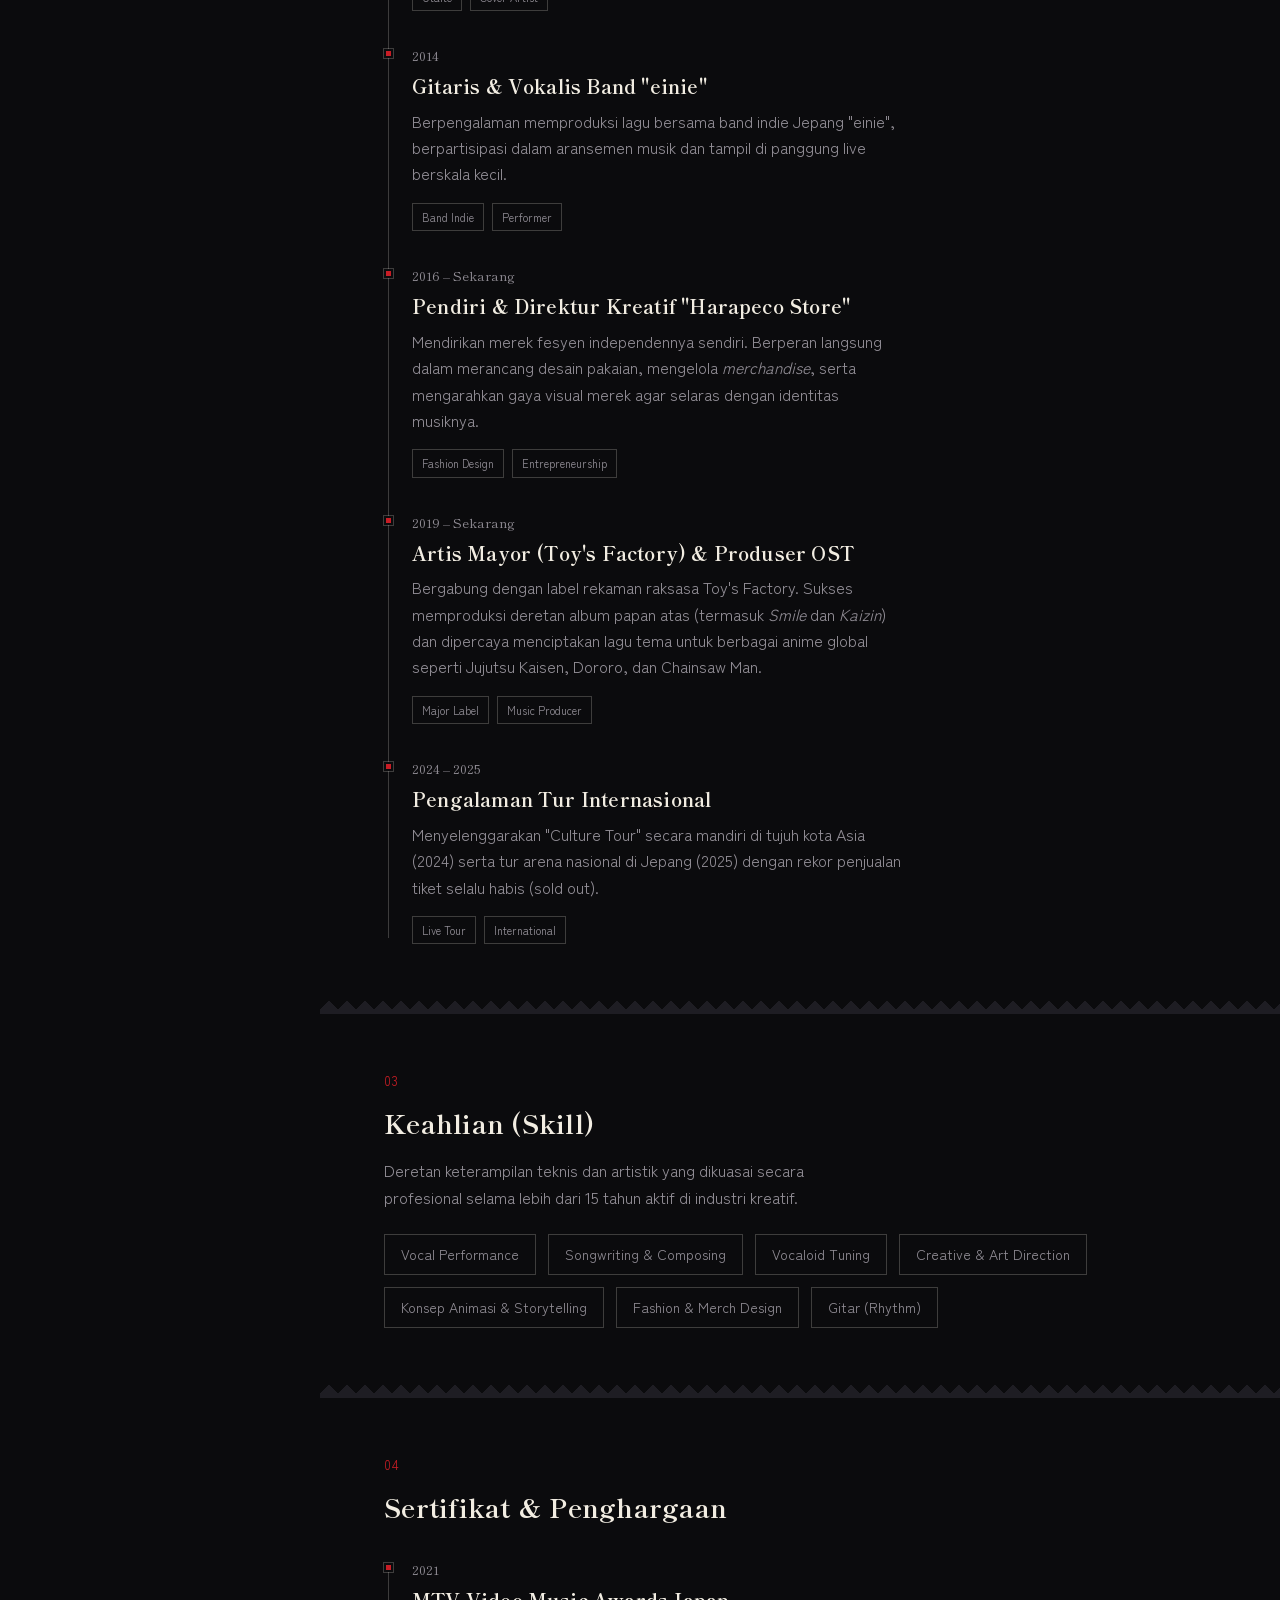
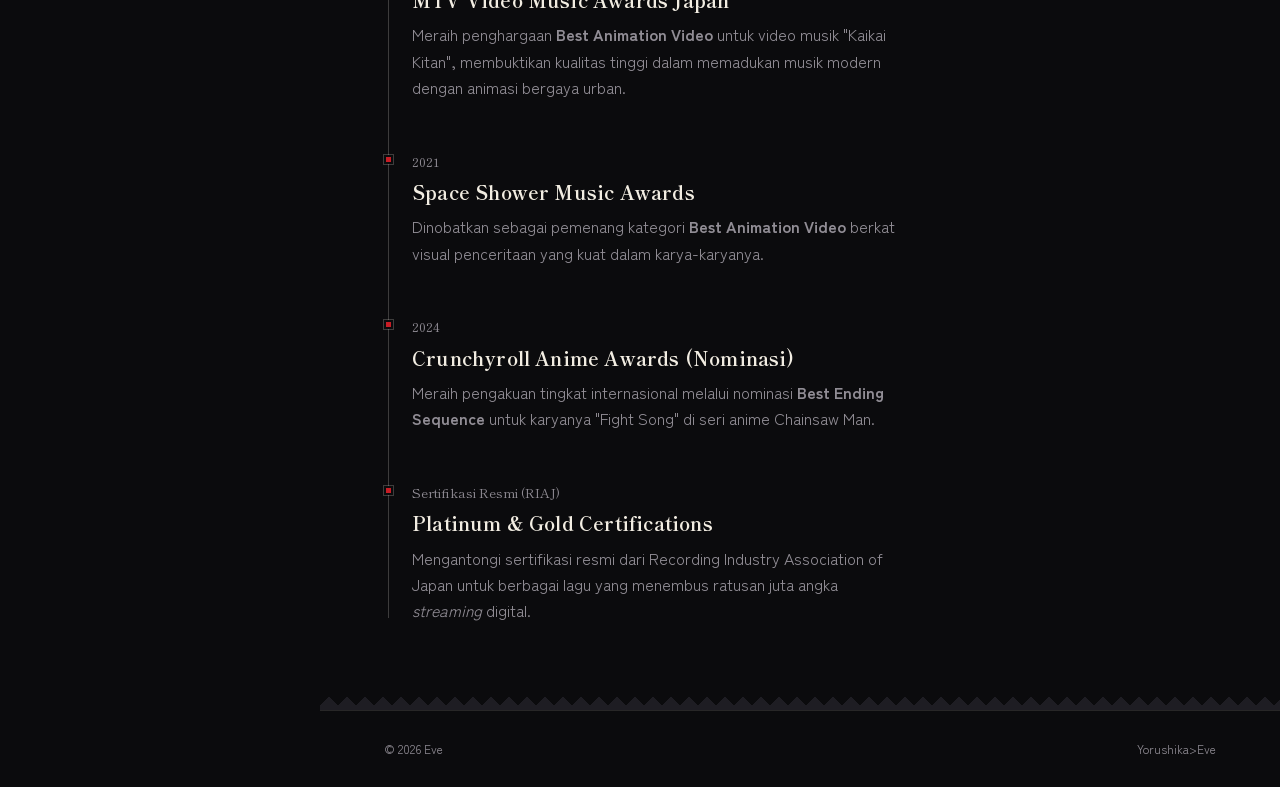
==== commit 4ada71f0: "update cv" ====
--- a/Modul 1/cv.html
+++ b/Modul 1/cv.html
@@ -21,13 +21,13 @@
 
    <div class="identity">
       <div class="avatar">
-        <img src="../Praktikum Modul 1/Photo/eve.jpg" alt="Profil Eve">
+        <img src="Photo/eve.jpg" alt="Profil Eve">
       </div>
 
       <h1>Eve<sup style="font-size:12px;"></sup></h1>
 
       <h1><sup style="font-size:12px;"></sup></h1>
-      <span class="role">Singer-songwriter & amp; Vocaloid Producer</span>
+      <span class="role">Singer-songwriter &amp; Vocaloid Producer</span>
       <p>Lahir 23 Mei 1995. Memulai karier di Niconico dengan nama Kurowa, lalu Keitora, sebelum menetap sebagai Eve atas usul penggemarnya.</p>
     </div>
 
@@ -73,53 +73,56 @@
 
     <section class="section section--tight">
       <span class="eyebrow">01</span>
-      <h2 style="font-size:26px;">Sintesis Kepemimpinan Kreatif</h2>
-      <p>Eve membangun kariernya dari budaya <em>utaite</em> komunitas penyanyi cover di Niconico sebelum berkembang jadi produser Vocaloid, lalu penulis lagu bernama besar. Ia dikenal luas berkat gaya bercerita yang gelap namun personal, dipadukan video musik animasi yang digarap bersama ilustrator pilihannya sendiri.</p>
-      <p>Ciri khasnya: menjaga anonimitas total. Publik mengenal suaranya, gaya visualnya, dan cerita di balik tiap lagu tapi tidak pernah wajahnya. Pilihan ini justru memperkuat karakter dunia yang ia bangun lewat musik dan animasi.</p>
+      <h2 style="font-size:26px;">Info Pribadi &amp; Ringkasan Profil</h2>
+      
+      <ul class="info-list" style="margin-bottom: 24px; max-width: 62ch;">
+        <li><span><b>Nama Alias</b>Eve (イブ) / Sebelumnya: Kurowa, Keitora</span></li>
+        <li><span><b>Tanggal Lahir</b>23 Mei 1995</span></li>
+        <li><span><b>Tempat Lahir</b>Prefektur Tokushima, Jepang</span></li>
+        <li><span><b>Profesi</b>Penyanyi, Penulis Lagu, Produser Vocaloid, Desainer Pakaian</span></li>
+        <li><span><b>Label Musik</b>Harapeco Records (Independen) / Toy's Factory (Mayor)</span></li>
+      </ul>
+
+      <p>Eve membangun kariernya dari budaya <em>utaite</em> (komunitas penyanyi cover) di platform Niconico sebelum akhirnya berkembang menjadi produser Vocaloid dan penulis lagu bernama besar. Ia dikenal luas berkat gaya bercerita yang gelap namun personal, dipadukan video musik animasi yang digarap bersama ilustrator pilihannya sendiri.</p>
+      <p><strong>Prinsip Berkarya:</strong> Eve menjaga anonimitas total. Publik mengenal suaranya, gaya visualnya, dan cerita di balik tiap lagu—tetapi tidak pernah wajahnya. Pilihan ini secara sadar diambil untuk memastikan karya musik dan animasinya berbicara mewakili dirinya.</p>
     </section>
 
     <div class="torn"></div>
 
     <section class="section section--tight">
       <span class="eyebrow">02</span>
-      <h2 style="font-size:26px;">Rekam Jejak Karya</h2>
+      <h2 style="font-size:26px;">Riwayat &amp; Pengalaman</h2>
 
       <div class="timeline">
         <div class="t-item">
-          <span class="t-year">2015</span>
-          <h3>Debut "Wonder Word"</h3>
-          <p>EP debut dirilis lewat label independen miliknya sendiri, Harapeco Records.</p>
-          <div class="tags"><span>Independen</span><span>EP Debut</span></div>
+          <span class="t-year">2009 – 2015</span>
+          <h3>Awal Karier &amp; Komunitas Niconico</h3>
+          <p>Memulai pengalaman bermusik secara otodidak sebagai penyanyi cover. Aktif berpartisipasi dalam proyek kolaborasi komunitas sebelum memberanikan diri merilis lagu orisinal.</p>
+          <div class="tags"><span>Utaite</span><span>Cover Artist</span></div>
         </div>
         <div class="t-item">
-          <span class="t-year">2017–2018</span>
-          <h3>"Bunka" & amp; Kolaborasi "Blue"</h3>
-          <p>Album "Bunka" menembus posisi 14 Oricon. Setahun berselang, ia berkolaborasi dengan Sou untuk album "Blue".</p>
-          <div class="tags"><span>Oricon #14</span><span>Kolaborasi</span></div>
+          <span class="t-year">2014</span>
+          <h3>Gitaris &amp; Vokalis Band "einie"</h3>
+          <p>Berpengalaman memproduksi lagu bersama band indie Jepang "einie", berpartisipasi dalam aransemen musik dan tampil di panggung live berskala kecil.</p>
+          <div class="tags"><span>Band Indie</span><span>Performer</span></div>
         </div>
         <div class="t-item">
-          <span class="t-year">2019</span>
-          <h3>Bergabung dengan Toy's Factory "Otogi"</h3>
-          <p>Pindah dari label independennya ke Toy's Factory. Album "Otogi" mencatat posisi tertinggi kariernya saat itu.</p>
-          <div class="tags"><span>Oricon #6</span><span>Major Label</span></div>
+          <span class="t-year">2016 – Sekarang</span>
+          <h3>Pendiri &amp; Direktur Kreatif "Harapeco Store"</h3>
+          <p>Mendirikan merek fesyen independennya sendiri. Berperan langsung dalam merancang desain pakaian, mengelola <i>merchandise</i>, serta mengarahkan gaya visual merek agar selaras dengan identitas musiknya.</p>
+          <div class="tags"><span>Fashion Design</span><span>Entrepreneurship</span></div>
         </div>
         <div class="t-item">
-          <span class="t-year">2020</span>
-          <h3>"Smile" & amp; "Kaikai Kitan / Ao no Waltz"</h3>
-          <p>"Smile" menjadi album terlarisnya. EP "Kaikai Kitan / Ao no Waltz" menyusul, membawa lagu tema pembuka Jujutsu Kaisen yang meledak secara global.</p>
-          <div class="tags"><span>Oricon #1</span><span>Jujutsu Kaisen</span></div>
+          <span class="t-year">2019 – Sekarang</span>
+          <h3>Artis Mayor (Toy's Factory) &amp; Produser OST</h3>
+          <p>Bergabung dengan label rekaman raksasa Toy's Factory. Sukses memproduksi deretan album papan atas (termasuk <i>Smile</i> dan <i>Kaizin</i>) dan dipercaya menciptakan lagu tema untuk berbagai anime global seperti Jujutsu Kaisen, Dororo, dan Chainsaw Man.</p>
+          <div class="tags"><span>Major Label</span><span>Music Producer</span></div>
         </div>
         <div class="t-item">
-          <span class="t-year">2022</span>
-          <h3>"Kaizin" (廻人) Album Mayor Ketiga</h3>
-          <p>Merangkum era "berputar"-nya lewat 14 lagu, termasuk "Kaikai Kitan" dan "Fight Song" untuk Chainsaw Man.</p>
-          <div class="tags"><span>Album Ketiga</span><span>Chainsaw Man</span></div>
-        </div>
-        <div class="t-item">
-          <span class="t-year">2024–2025</span>
-          <h3>Tur Asia & amp; Tur Arena Nasional</h3>
-          <p>Menggelar tur Asia pertamanya di tujuh kota (2024), disusul tur arena nasional terbesarnya (2025) keduanya habis terjual.</p>
-          <div class="tags"><span>7 Kota</span><span>Sold Out</span></div>
+          <span class="t-year">2024 – 2025</span>
+          <h3>Pengalaman Tur Internasional</h3>
+          <p>Menyelenggarakan "Culture Tour" secara mandiri di tujuh kota Asia (2024) serta tur arena nasional di Jepang (2025) dengan rekor penjualan tiket selalu habis (sold out).</p>
+          <div class="tags"><span>Live Tour</span><span>International</span></div>
         </div>
       </div>
     </section>
@@ -128,64 +131,17 @@
 
     <section class="section section--tight">
       <span class="eyebrow">03</span>
-      <h2 style="font-size:26px;">Diskografi Lengkap</h2>
-      <p>Tekan ikon di kanan setiap lagu untuk mendengarkan lewat YouTube atau Spotify.</p>
-
-      <div class="disco-table">
-        <div class="disco-row">
-          <span class="d-num">01</span>
-          <span class="d-title">Kaikai Kitan (廻廻奇譚)<small>OP Jujutsu Kaisen</small></span>
-          <span class="d-year">2020</span>
-          <span class="d-links">
-            <a href="https://www.youtube.com/results?search_query=Eve+Kaikai+Kitan" target="_blank" rel="noopener" aria-label="YouTube"><svg viewBox="0 0 24 24"><path d="M9.9 14.6V8.9l5.4 2.9-5.4 2.8zM21.6 7.2s-.2-1.5-.8-2.2c-.8-.8-1.7-.8-2.1-.9C15.9 4 12 4 12 4s-3.9 0-6.7.1c-.4.1-1.3.1-2.1.9-.6.7-.8 2.2-.8 2.2S2.2 9 2.2 10.7v1.6c0 1.7.2 3.5.2 3.5s.2 1.5.8 2.2c.8.9 1.9.9 2.4 1 1.7.2 7.4.2 7.4.2s3.9 0 6.7-.2c.4 0 1.3-.1 2.1-1 .6-.7.8-2.2.8-2.2s.2-1.8.2-3.5v-1.6c0-1.7-.2-3.5-.2-3.5z"/></svg></a>
-            <a href="https://open.spotify.com/search/Eve%20Kaikai%20Kitan" target="_blank" rel="noopener" aria-label="Spotify"><svg viewBox="0 0 24 24"><path d="M12 2a10 10 0 100 20 10 10 0 000-20zm4.6 14.4c-.2.3-.6.4-.9.2-2.5-1.5-5.6-1.9-9.3-1a.7.7 0 11-.3-1.3c4-.9 7.5-.5 10.3 1.2.3.2.4.6.2.9zm1.2-2.7c-.2.4-.7.5-1.1.3-2.9-1.8-7.3-2.3-10.7-1.3a.9.9 0 11-.5-1.7c3.9-1.2 8.7-.6 12 1.5.4.2.5.7.3 1.2zm.1-2.8c-3.4-2-9.1-2.2-12.4-1.2a1 1 0 11-.6-1.9c3.8-1.2 10-1 13.9 1.3a1 1 0 11-1 1.8z"/></svg></a>
-          </span>
-        </div>
-        <div class="disco-row">
-          <span class="d-num">02</span>
-          <span class="d-title">Ao no Waltz (蒼のワルツ)<small>Josee, the Tiger and the Fish</small></span>
-          <span class="d-year">2020</span>
-          <span class="d-links">
-            <a href="https://www.youtube.com/results?search_query=Eve+Ao+no+Waltz" target="_blank" rel="noopener" aria-label="YouTube"><svg viewBox="0 0 24 24"><path d="M9.9 14.6V8.9l5.4 2.9-5.4 2.8zM21.6 7.2s-.2-1.5-.8-2.2c-.8-.8-1.7-.8-2.1-.9C15.9 4 12 4 12 4s-3.9 0-6.7.1c-.4.1-1.3.1-2.1.9-.6.7-.8 2.2-.8 2.2S2.2 9 2.2 10.7v1.6c0 1.7.2 3.5.2 3.5s.2 1.5.8 2.2c.8.9 1.9.9 2.4 1 1.7.2 7.4.2 7.4.2s3.9 0 6.7-.2c.4 0 1.3-.1 2.1-1 .6-.7.8-2.2.8-2.2s.2-1.8.2-3.5v-1.6c0-1.7-.2-3.5-.2-3.5z"/></svg></a>
-            <a href="https://open.spotify.com/search/Eve%20Ao%20no%20Waltz" target="_blank" rel="noopener" aria-label="Spotify"><svg viewBox="0 0 24 24"><path d="M12 2a10 10 0 100 20 10 10 0 000-20zm4.6 14.4c-.2.3-.6.4-.9.2-2.5-1.5-5.6-1.9-9.3-1a.7.7 0 11-.3-1.3c4-.9 7.5-.5 10.3 1.2.3.2.4.6.2.9zm1.2-2.7c-.2.4-.7.5-1.1.3-2.9-1.8-7.3-2.3-10.7-1.3a.9.9 0 11-.5-1.7c3.9-1.2 8.7-.6 12 1.5.4.2.5.7.3 1.2zm.1-2.8c-3.4-2-9.1-2.2-12.4-1.2a1 1 0 11-.6-1.9c3.8-1.2 10-1 13.9 1.3a1 1 0 11-1 1.8z"/></svg></a>
-          </span>
-        </div>
-        <div class="disco-row">
-          <span class="d-num">03</span>
-          <span class="d-title">Dark Night (闇夜)<small>OP Dororo</small></span>
-          <span class="d-year">2019</span>
-          <span class="d-links">
-            <a href="https://www.youtube.com/results?search_query=Eve+Dark+Night" target="_blank" rel="noopener" aria-label="YouTube"><svg viewBox="0 0 24 24"><path d="M9.9 14.6V8.9l5.4 2.9-5.4 2.8zM21.6 7.2s-.2-1.5-.8-2.2c-.8-.8-1.7-.8-2.1-.9C15.9 4 12 4 12 4s-3.9 0-6.7.1c-.4.1-1.3.1-2.1.9-.6.7-.8 2.2-.8 2.2S2.2 9 2.2 10.7v1.6c0 1.7.2 3.5.2 3.5s.2 1.5.8 2.2c.8.9 1.9.9 2.4 1 1.7.2 7.4.2 7.4.2s3.9 0 6.7-.2c.4 0 1.3-.1 2.1-1 .6-.7.8-2.2.8-2.2s.2-1.8.2-3.5v-1.6c0-1.7-.2-3.5-.2-3.5z"/></svg></a>
-            <a href="https://open.spotify.com/search/Eve%20Dark%20Night" target="_blank" rel="noopener" aria-label="Spotify"><svg viewBox="0 0 24 24"><path d="M12 2a10 10 0 100 20 10 10 0 000-20zm4.6 14.4c-.2.3-.6.4-.9.2-2.5-1.5-5.6-1.9-9.3-1a.7.7 0 11-.3-1.3c4-.9 7.5-.5 10.3 1.2.3.2.4.6.2.9zm1.2-2.7c-.2.4-.7.5-1.1.3-2.9-1.8-7.3-2.3-10.7-1.3a.9.9 0 11-.5-1.7c3.9-1.2 8.7-.6 12 1.5.4.2.5.7.3 1.2zm.1-2.8c-3.4-2-9.1-2.2-12.4-1.2a1 1 0 11-.6-1.9c3.8-1.2 10-1 13.9 1.3a1 1 0 11-1 1.8z"/></svg></a>
-          </span>
-        </div>
-        <div class="disco-row">
-          <span class="d-num">04</span>
-          <span class="d-title">Fight Song (ファイトソング)<small>ED Chainsaw Man</small></span>
-          <span class="d-year">2022</span>
-          <span class="d-links">
-            <a href="https://www.youtube.com/results?search_query=Eve+Fight+Song" target="_blank" rel="noopener" aria-label="YouTube"><svg viewBox="0 0 24 24"><path d="M9.9 14.6V8.9l5.4 2.9-5.4 2.8zM21.6 7.2s-.2-1.5-.8-2.2c-.8-.8-1.7-.8-2.1-.9C15.9 4 12 4 12 4s-3.9 0-6.7.1c-.4.1-1.3.1-2.1.9-.6.7-.8 2.2-.8 2.2S2.2 9 2.2 10.7v1.6c0 1.7.2 3.5.2 3.5s.2 1.5.8 2.2c.8.9 1.9.9 2.4 1 1.7.2 7.4.2 7.4.2s3.9 0 6.7-.2c.4 0 1.3-.1 2.1-1 .6-.7.8-2.2.8-2.2s.2-1.8.2-3.5v-1.6c0-1.7-.2-3.5-.2-3.5z"/></svg></a>
-            <a href="https://open.spotify.com/search/Eve%20Fight%20Song" target="_blank" rel="noopener" aria-label="Spotify"><svg viewBox="0 0 24 24"><path d="M12 2a10 10 0 100 20 10 10 0 000-20zm4.6 14.4c-.2.3-.6.4-.9.2-2.5-1.5-5.6-1.9-9.3-1a.7.7 0 11-.3-1.3c4-.9 7.5-.5 10.3 1.2.3.2.4.6.2.9zm1.2-2.7c-.2.4-.7.5-1.1.3-2.9-1.8-7.3-2.3-10.7-1.3a.9.9 0 11-.5-1.7c3.9-1.2 8.7-.6 12 1.5.4.2.5.7.3 1.2zm.1-2.8c-3.4-2-9.1-2.2-12.4-1.2a1 1 0 11-.6-1.9c3.8-1.2 10-1 13.9 1.3a1 1 0 11-1 1.8z"/></svg></a>
-          </span>
-        </div>
-        <div class="disco-row">
-          <span class="d-num">05</span>
-          <span class="d-title">Bokurano (ぼくらの)<small>My Hero Academia</small></span>
-          <span class="d-year">2023</span>
-          <span class="d-links">
-            <a href="https://www.youtube.com/results?search_query=Eve+Bokurano" target="_blank" rel="noopener" aria-label="YouTube"><svg viewBox="0 0 24 24"><path d="M9.9 14.6V8.9l5.4 2.9-5.4 2.8zM21.6 7.2s-.2-1.5-.8-2.2c-.8-.8-1.7-.8-2.1-.9C15.9 4 12 4 12 4s-3.9 0-6.7.1c-.4.1-1.3.1-2.1.9-.6.7-.8 2.2-.8 2.2S2.2 9 2.2 10.7v1.6c0 1.7.2 3.5.2 3.5s.2 1.5.8 2.2c.8.9 1.9.9 2.4 1 1.7.2 7.4.2 7.4.2s3.9 0 6.7-.2c.4 0 1.3-.1 2.1-1 .6-.7.8-2.2.8-2.2s.2-1.8.2-3.5v-1.6c0-1.7-.2-3.5-.2-3.5z"/></svg></a>
-            <a href="https://open.spotify.com/search/Eve%20Bokurano" target="_blank" rel="noopener" aria-label="Spotify"><svg viewBox="0 0 24 24"><path d="M12 2a10 10 0 100 20 10 10 0 000-20zm4.6 14.4c-.2.3-.6.4-.9.2-2.5-1.5-5.6-1.9-9.3-1a.7.7 0 11-.3-1.3c4-.9 7.5-.5 10.3 1.2.3.2.4.6.2.9zm1.2-2.7c-.2.4-.7.5-1.1.3-2.9-1.8-7.3-2.3-10.7-1.3a.9.9 0 11-.5-1.7c3.9-1.2 8.7-.6 12 1.5.4.2.5.7.3 1.2zm.1-2.8c-3.4-2-9.1-2.2-12.4-1.2a1 1 0 11-.6-1.9c3.8-1.2 10-1 13.9 1.3a1 1 0 11-1 1.8z"/></svg></a>
-          </span>
-        </div>
-        <div class="disco-row">
-          <span class="d-num">06</span>
-          <span class="d-title">Teenage Blue<small>ED Blue Box</small></span>
-          <span class="d-year">2024</span>
-          <span class="d-links">
-            <a href="https://www.youtube.com/results?search_query=Eve+Teenage+Blue" target="_blank" rel="noopener" aria-label="YouTube"><svg viewBox="0 0 24 24"><path d="M9.9 14.6V8.9l5.4 2.9-5.4 2.8zM21.6 7.2s-.2-1.5-.8-2.2c-.8-.8-1.7-.8-2.1-.9C15.9 4 12 4 12 4s-3.9 0-6.7.1c-.4.1-1.3.1-2.1.9-.6.7-.8 2.2-.8 2.2S2.2 9 2.2 10.7v1.6c0 1.7.2 3.5.2 3.5s.2 1.5.8 2.2c.8.9 1.9.9 2.4 1 1.7.2 7.4.2 7.4.2s3.9 0 6.7-.2c.4 0 1.3-.1 2.1-1 .6-.7.8-2.2.8-2.2s.2-1.8.2-3.5v-1.6c0-1.7-.2-3.5-.2-3.5z"/></svg></a>
-            <a href="https://open.spotify.com/search/Eve%20Teenage%20Blue" target="_blank" rel="noopener" aria-label="Spotify"><svg viewBox="0 0 24 24"><path d="M12 2a10 10 0 100 20 10 10 0 000-20zm4.6 14.4c-.2.3-.6.4-.9.2-2.5-1.5-5.6-1.9-9.3-1a.7.7 0 11-.3-1.3c4-.9 7.5-.5 10.3 1.2.3.2.4.6.2.9zm1.2-2.7c-.2.4-.7.5-1.1.3-2.9-1.8-7.3-2.3-10.7-1.3a.9.9 0 11-.5-1.7c3.9-1.2 8.7-.6 12 1.5.4.2.5.7.3 1.2zm.1-2.8c-3.4-2-9.1-2.2-12.4-1.2a1 1 0 11-.6-1.9c3.8-1.2 10-1 13.9 1.3a1 1 0 11-1 1.8z"/></svg></a>
-          </span>
-        </div>
+      <h2 style="font-size:26px;">Keahlian (Skill)</h2>
+      <p>Deretan keterampilan teknis dan artistik yang dikuasai secara profesional selama lebih dari 15 tahun aktif di industri kreatif.</p>
+      
+      <div class="tags" style="display: flex; flex-wrap: wrap; gap: 12px; margin-top: 24px;">
+        <span style="font-size: 14px; padding: 8px 16px; white-space: nowrap;">Vocal Performance</span>
+        <span style="font-size: 14px; padding: 8px 16px; white-space: nowrap;">Songwriting &amp; Composing</span>
+        <span style="font-size: 14px; padding: 8px 16px; white-space: nowrap;">Vocaloid Tuning</span>
+        <span style="font-size: 14px; padding: 8px 16px; white-space: nowrap;">Creative &amp; Art Direction</span>
+        <span style="font-size: 14px; padding: 8px 16px; white-space: nowrap;">Konsep Animasi &amp; Storytelling</span>
+        <span style="font-size: 14px; padding: 8px 16px; white-space: nowrap;">Fashion &amp; Merch Design</span>
+        <span style="font-size: 14px; padding: 8px 16px; white-space: nowrap;">Gitar (Rhythm)</span>
       </div>
     </section>
 
@@ -193,25 +149,33 @@
 
     <section class="section section--tight">
       <span class="eyebrow">04</span>
-      <h2 style="font-size:26px;">Latar Belakang & amp; Prinsip Berkarya</h2>
+      <h2 style="font-size:26px;">Sertifikat &amp; Penghargaan</h2>
+
       <div class="timeline">
         <div class="t-item">
-          <span class="t-year">2009</span>
-          <h3>Awal di Niconico</h3>
-          <p>Memulai sebagai penyanyi cover dengan nama "Kurowa", kemudian berganti jadi "Keitora", sebelum akhirnya menetap sebagai "Eve" nama yang justru diusulkan oleh penggemarnya sendiri.</p>
+          <span class="t-year">2021</span>
+          <h3>MTV Video Music Awards Japan</h3>
+          <p>Meraih penghargaan <b>Best Animation Video</b> untuk video musik "Kaikai Kitan", membuktikan kualitas tinggi dalam memadukan musik modern dengan animasi bergaya urban.</p>
         </div>
         <div class="t-item">
-          <span class="t-year">2016</span>
-          <h3>Merek fashion "Harapeco"</h3>
-          <p>Selain bermusik, Eve mendirikan label sekaligus merek fashionnya sendiri, memperluas identitas kreatifnya di luar musik.</p>
+          <span class="t-year">2021</span>
+          <h3>Space Shower Music Awards</h3>
+          <p>Dinobatkan sebagai pemenang kategori <b>Best Animation Video</b> berkat visual penceritaan yang kuat dalam karya-karyanya.</p>
         </div>
         <div class="t-item">
-          <span class="t-year">Prinsip</span>
-          <h3>Cerita di atas ketenaran wajah</h3>
-          <p>Eve percaya sebuah lagu harus berdiri lewat cerita dan visualnya sendiri karena itu ia memilih tetap anonim dan membiarkan animasi serta ilustrasi berbicara mewakili dirinya.</p>
+          <span class="t-year">2024</span>
+          <h3>Crunchyroll Anime Awards (Nominasi)</h3>
+          <p>Meraih pengakuan tingkat internasional melalui nominasi <b>Best Ending Sequence</b> untuk karyanya "Fight Song" di seri anime Chainsaw Man.</p>
+        </div>
+        <div class="t-item">
+          <span class="t-year">Sertifikasi Resmi (RIAJ)</span>
+          <h3>Platinum &amp; Gold Certifications</h3>
+          <p>Mengantongi sertifikasi resmi dari Recording Industry Association of Japan untuk berbagai lagu yang menembus ratusan juta angka <i>streaming</i> digital.</p>
         </div>
       </div>
     </section>
+
+    <div class="torn"></div>
 
     <footer class="site-foot">
       <span>© 2026 Eve</span>
--- a/Modul 1/style.css
+++ b/Modul 1/style.css
@@ -16,13 +16,20 @@
   --font-body: 'Zen Kaku Gothic New', sans-serif;
 }
 
-*, *::before, *::after{ box-sizing: border-box; }
-
-html{ scroll-behavior: smooth; }
+*, *::before, *::after{
+  box-sizing: border-box;
+}
+
+html{
+  scroll-behavior: smooth;
+}
 
 body{
-  margin: 0;
-  background: var(--ink);
+  margin-top: 0px;
+  margin-right: 0px;
+  margin-bottom: 0px;
+  margin-left: 0px;
+  background-color: var(--ink);
   color: var(--paper);
   font-family: var(--font-body);
   font-size: 16px;
@@ -30,45 +37,71 @@
   -webkit-font-smoothing: antialiased;
 }
 
-img{ max-width: 100%; display: block; }
-
-a{ color: inherit; text-decoration: none; }
+img{
+  max-width: 100%;
+  display: block;
+}
+
+a{
+  color: inherit;
+  text-decoration: none;
+}
 
 h1, h2, h3{
   font-family: var(--font-display);
   font-weight: 700;
-  margin: 0 0 .5em;
-  letter-spacing: .01em;
-}
-
-p{ margin: 0 0 1em; color: var(--fog); max-width: 62ch; }
-
-button{ font-family: inherit; }
+  margin-top: 0px;
+  margin-right: 0px;
+  margin-bottom: 0.5em;
+  margin-left: 0px;
+  letter-spacing: 0.01em;
+}
+
+p{
+  margin-top: 0px;
+  margin-right: 0px;
+  margin-bottom: 1em;
+  margin-left: 0px;
+  color: var(--fog);
+  max-width: 62ch;
+}
+
+button{
+  font-family: inherit;
+}
 
 :focus-visible{
-  outline: 2px solid var(--blood);
+  outline-width: 2px;
+  outline-style: solid;
+  outline-color: var(--blood);
   outline-offset: 3px;
 }
 
-/*  layout shell  */
+/* layout shell */
 
 .shell{
   display: flex;
   min-height: 100vh;
 }
 
-/*  sidebar  */
+/* sidebar */
 
 .sidebar{
   position: fixed;
-  top: 0; left: 0;
+  top: 0px;
+  left: 0px;
   width: var(--sidebar-w);
   height: 100vh;
-  background: var(--panel);
-  border-right: 1px solid var(--line);
+  background-color: var(--panel);
+  border-right-width: 1px;
+  border-right-style: solid;
+  border-right-color: var(--line);
   display: flex;
   flex-direction: column;
-  padding: 40px 32px 28px;
+  padding-top: 40px;
+  padding-right: 32px;
+  padding-bottom: 28px;
+  padding-left: 32px;
   overflow-y: auto;
   z-index: 40;
 }
@@ -76,7 +109,7 @@
 .sidebar__mark{
   font-family: var(--font-display);
   font-size: 13px;
-  letter-spacing: .35em;
+  letter-spacing: 0.35em;
   color: var(--fog);
   margin-bottom: 28px;
 }
@@ -84,11 +117,12 @@
 .avatar{
   position: relative;
   width: 100%;
-  aspect-ratio: 4/5;
-  background:
-    radial-gradient(circle at 30% 20%, rgba(200,29,37,.35), transparent 45%),
-    var(--ink);
-  border: 1px solid var(--line-strong);
+  aspect-ratio: 4 / 5;
+  background-image: radial-gradient(circle at 30% 20%, rgba(200,29,37,0.35), transparent 45%);
+  background-color: var(--ink);
+  border-width: 1px;
+  border-style: solid;
+  border-color: var(--line-strong);
   overflow: hidden;
   margin-bottom: 24px;
 }
@@ -96,7 +130,8 @@
 .avatar::before{
   content: '廻';
   position: absolute;
-  right: -18px; bottom: -40px;
+  right: -18px;
+  bottom: -40px;
   font-family: var(--font-display);
   font-size: 220px;
   color: rgba(242,237,226,0.05);
@@ -105,12 +140,21 @@
 }
 
 .avatar svg { 
-  position: absolute; inset: 0; width: 100%; height: 100%; 
+  position: absolute;
+  top: 0px;
+  right: 0px;
+  bottom: 0px;
+  left: 0px;
+  width: 100%;
+  height: 100%; 
 }
 
 .avatar img {
   position: absolute; 
-  inset: 0; 
+  top: 0px;
+  right: 0px;
+  bottom: 0px;
+  left: 0px;
   width: 100%; 
   height: 100%; 
   object-fit: cover; 
@@ -125,7 +169,7 @@
 .identity .role{
   color: var(--blood);
   font-size: 13px;
-  letter-spacing: .12em;
+  letter-spacing: 0.12em;
   margin-bottom: 14px;
   display: block;
 }
@@ -136,25 +180,42 @@
   max-width: none;
 }
 
-.identity em{ color: var(--paper); font-style: italic; }
+.identity em{
+  color: var(--paper);
+  font-style: italic;
+}
 
 /* nav */
 
-.nav-toggle{ display: none; }
-.hamburger{ display: none; }
+.nav-toggle{
+  display: none;
+}
+.hamburger{
+  display: none;
+}
 
 .sidebar__nav{
   display: flex;
   gap: 18px;
-  margin: 26px 0 22px;
-  border-top: 1px solid var(--line);
-  border-bottom: 1px solid var(--line);
-  padding: 16px 0;
+  margin-top: 26px;
+  margin-right: 0px;
+  margin-bottom: 22px;
+  margin-left: 0px;
+  border-top-width: 1px;
+  border-top-style: solid;
+  border-top-color: var(--line);
+  border-bottom-width: 1px;
+  border-bottom-style: solid;
+  border-bottom-color: var(--line);
+  padding-top: 16px;
+  padding-right: 0px;
+  padding-bottom: 16px;
+  padding-left: 0px;
 }
 
 .sidebar__nav a{
   font-size: 13px;
-  letter-spacing: .06em;
+  letter-spacing: 0.06em;
   color: var(--fog);
   position: relative;
   padding-bottom: 4px;
@@ -168,9 +229,11 @@
 .sidebar__nav a[aria-current="page"]::after{
   content: '';
   position: absolute;
-  left: 0; bottom: 0;
-  width: 100%; height: 2px;
-  background: var(--blood);
+  left: 0px;
+  bottom: 0px;
+  width: 100%;
+  height: 2px;
+  background-color: var(--blood);
 }
 
 /* socials */
@@ -183,50 +246,67 @@
 }
 
 .socials a{
-  width: 38px; height: 38px;
-  border: 1px solid var(--line-strong);
+  width: 38px;
+  height: 38px;
+  border-width: 1px;
+  border-style: solid;
+  border-color: var(--line-strong);
   display: flex;
   align-items: center;
   justify-content: center;
-  transition: background .15s ease, border-color .15s ease, transform .15s ease;
-}
-
-.socials a svg{ width: 16px; height: 16px; fill: var(--fog); }
+  transition-property: background-color, border-color, transform;
+  transition-duration: 0.15s;
+  transition-timing-function: ease;
+}
+
+.socials a svg{
+  width: 16px;
+  height: 16px;
+  fill: var(--fog);
+}
 
 .socials a:hover{
-  background: var(--blood);
+  background-color: var(--blood);
   border-color: var(--blood);
   transform: translateY(-2px);
 }
 
-.socials a:hover svg{ fill: var(--paper); }
+.socials a:hover svg{
+  fill: var(--paper);
+}
 
 .sidebar__foot{
   font-size: 11px;
   color: var(--fog);
   margin-top: 18px;
-  letter-spacing: .04em;
-}
-
-/*  main  */
+  letter-spacing: 0.04em;
+}
+
+/* main */
 
 .main{
   margin-left: var(--sidebar-w);
   width: calc(100% - var(--sidebar-w));
-  min-width: 0;
+  min-width: 0px;
 }
 
 .section{
-  padding: 88px 64px;
+  padding-top: 88px;
+  padding-right: 64px;
+  padding-bottom: 88px;
+  padding-left: 64px;
   position: relative;
 }
 
-.section--tight{ padding-top: 56px; padding-bottom: 56px; }
+.section--tight{
+  padding-top: 56px;
+  padding-bottom: 56px;
+}
 
 .eyebrow{
   font-size: 13px;
   color: var(--blood);
-  letter-spacing: .06em;
+  letter-spacing: 0.06em;
   margin-bottom: 10px;
   display: block;
 }
@@ -236,9 +316,7 @@
 .torn{
   height: 14px;
   width: 100%;
-  background:
-    linear-gradient(135deg, var(--ink) 25%, transparent 25%) 0 0,
-    linear-gradient(225deg, var(--ink) 25%, transparent 25%) 0 0;
+  background-image: linear-gradient(135deg, var(--ink) 25%, transparent 25%), linear-gradient(225deg, var(--ink) 25%, transparent 25%);
   background-color: var(--panel-2);
   background-size: 18px 18px;
   background-repeat: repeat-x;
@@ -257,7 +335,8 @@
 .hero::before{
   content: '廻 廻 廻';
   position: absolute;
-  top: 6%; right: -4%;
+  top: 6%;
+  right: -4%;
   font-family: var(--font-display);
   font-size: 260px;
   color: rgba(242,237,226,0.035);
@@ -267,7 +346,11 @@
   z-index: 0;
 }
 
-.hero__inner{ position: relative; z-index: 1; max-width: 640px; }
+.hero__inner{
+  position: relative;
+  z-index: 1;
+  max-width: 640px;
+}
 
 .hero h2{
   font-size: clamp(34px, 4.4vw, 54px);
@@ -283,23 +366,37 @@
   display: inline-flex;
   align-items: center;
   gap: 10px;
-  padding: 14px 26px;
-  border: 1px solid var(--paper);
+  padding-top: 14px;
+  padding-right: 26px;
+  padding-bottom: 14px;
+  padding-left: 26px;
+  border-width: 1px;
+  border-style: solid;
+  border-color: var(--paper);
   color: var(--paper);
   font-size: 14px;
-  letter-spacing: .04em;
-  transition: background .15s ease, color .15s ease;
-}
-
-.btn:hover{ background: var(--paper); color: var(--ink); }
+  letter-spacing: 0.04em;
+  transition-property: background-color, color;
+  transition-duration: 0.15s;
+  transition-timing-function: ease;
+}
+
+.btn:hover{
+  background-color: var(--paper);
+  color: var(--ink);
+}
 
 .btn--solid{
-  background: var(--blood);
+  background-color: var(--blood);
   border-color: var(--blood);
   color: var(--paper);
 }
 
-.btn--solid:hover{ background: var(--blood-dim); border-color: var(--blood-dim); color: var(--paper); }
+.btn--solid:hover{
+  background-color: var(--blood-dim);
+  border-color: var(--blood-dim);
+  color: var(--paper);
+}
 
 /* now playing */
 
@@ -308,49 +405,74 @@
   display: flex;
   align-items: center;
   gap: 18px;
-  border: 1px solid var(--line-strong);
-  padding: 16px 20px;
+  border-width: 1px;
+  border-style: solid;
+  border-color: var(--line-strong);
+  padding-top: 16px;
+  padding-right: 20px;
+  padding-bottom: 16px;
+  padding-left: 20px;
   max-width: 460px;
-  background: var(--panel);
+  background-color: var(--panel);
 }
 
 .now-playing__dot{
-  width: 10px; height: 10px;
+  width: 10px;
+  height: 10px;
   border-radius: 50%;
-  background: var(--blood);
-  flex: none;
-  animation: pulse 1.6s ease-in-out infinite;
+  background-color: var(--blood);
+  flex-shrink: 0;
+  animation-name: pulse;
+  animation-duration: 1.6s;
+  animation-timing-function: ease-in-out;
+  animation-iteration-count: infinite;
 }
 
 @keyframes pulse{
-  0%, 100%{ opacity: 1; transform: scale(1); }
-  50%{ opacity: .4; transform: scale(.7); }
+  0%, 100%{
+    opacity: 1;
+    transform: scale(1);
+  }
+  50%{
+    opacity: 0.4;
+    transform: scale(0.7);
+  }
 }
 
 .now-playing div span{
   display: block;
 }
-.now-playing .np-title{ font-size: 14px; color: var(--paper); }
-.now-playing .np-sub{ font-size: 12px; color: var(--fog); }
+.now-playing .np-title{
+  font-size: 14px;
+  color: var(--paper);
+}
+.now-playing .np-sub{
+  font-size: 12px;
+  color: var(--fog);
+}
 
 @media (prefers-reduced-motion: reduce){
-  .now-playing__dot{ animation: none; }
-}
-
-/*  discography grid  */
+  .now-playing__dot{
+    animation: none;
+  }
+}
+
+/* discography grid */
 
 .track-grid{
   display: grid;
   grid-template-columns: repeat(3, 1fr);
   gap: 1px;
-  background: var(--line);
-  border: 1px solid var(--line);
+  background-color: var(--line);
+  border-width: 1px;
+  border-style: solid;
+  border-color: var(--line);
   margin-top: 36px;
 }
 
 .track-card{
   position: relative;
-  background: var(--panel);
+  background-color: var(--panel);
   padding: 20px;
   overflow: hidden;
   isolation: isolate;
@@ -359,23 +481,33 @@
 .track-card::before{
   content: '';
   position: absolute;
-  inset: 0;
-  background:
-    radial-gradient(circle, rgba(242,237,226,.14) 1px, transparent 1.3px);
+  top: 0px;
+  right: 0px;
+  bottom: 0px;
+  left: 0px;
+  background-image: radial-gradient(circle, rgba(242,237,226,0.14) 1px, transparent 1.3px);
   background-size: 9px 9px;
-  opacity: .5;
+  opacity: 0.5;
   z-index: -1;
 }
 
-.track-card:nth-child(3n+1)::after{ background: rgba(200,29,37,.14); }
-.track-card:nth-child(3n+2)::after{ background: rgba(242,237,226,.10); }
-.track-card:nth-child(3n+3)::after{ background: rgba(200,29,37,.08); }
+.track-card:nth-child(3n+1)::after{
+  background-color: rgba(200,29,37,0.14);
+}
+.track-card:nth-child(3n+2)::after{
+  background-color: rgba(242,237,226,0.10);
+}
+.track-card:nth-child(3n+3)::after{
+  background-color: rgba(200,29,37,0.08);
+}
 
 .track-card::after{
   content: '';
   position: absolute;
-  top: -40%; left: -20%;
-  width: 140%; height: 140%;
+  top: -40%;
+  left: -20%;
+  width: 140%;
+  height: 140%;
   z-index: -1;
 }
 
@@ -395,80 +527,125 @@
 .track-card .t-meta{
   font-size: 12px;
   color: var(--fog);
-  letter-spacing: .03em;
+  letter-spacing: 0.03em;
 }
 
 .track-card .t-play{
   position: absolute;
-  right: 18px; bottom: 18px;
-  width: 40px; height: 40px;
-  border: 1px solid var(--line-strong);
+  right: 18px;
+  bottom: 18px;
+  width: 40px;
+  height: 40px;
+  border-width: 1px;
+  border-style: solid;
+  border-color: var(--line-strong);
   display: flex;
   align-items: center;
   justify-content: center;
   transform: translateY(8px);
   opacity: 0;
-  transition: transform .18s ease, opacity .18s ease, background .18s ease;
-}
-
-.track-card .t-play svg{ width: 12px; height: 12px; fill: var(--paper); margin-left: 2px; }
+  transition-property: transform, opacity, background-color;
+  transition-duration: 0.18s;
+  transition-timing-function: ease;
+}
+
+.track-card .t-play svg{
+  width: 12px;
+  height: 12px;
+  fill: var(--paper);
+  margin-left: 2px;
+}
 
 .track-card:hover .t-play{
   opacity: 1;
-  transform: translateY(0);
-  background: var(--blood);
+  transform: translateY(0px);
+  background-color: var(--blood);
   border-color: var(--blood);
 }
 
-.track-card:hover{ background: var(--panel-2); }
+.track-card:hover{
+  background-color: var(--panel-2);
+}
 
 .track-card a.t-cover{
-  position: absolute; inset: 0;
-}
-
-/*  anime collab strip  */
+  position: absolute;
+  top: 0px;
+  right: 0px;
+  bottom: 0px;
+  left: 0px;
+}
+
+/* anime collab strip */
 
 .collab-list{
   margin-top: 32px;
-  border-top: 1px solid var(--line);
+  border-top-width: 1px;
+  border-top-style: solid;
+  border-top-color: var(--line);
 }
 
 .collab-row{
   display: flex;
   align-items: baseline;
   gap: 24px;
-  padding: 18px 0;
-  border-bottom: 1px solid var(--line);
-  transition: padding-left .15s ease;
-}
-
-.collab-row:hover{ padding-left: 10px; border-color: var(--line-strong); }
+  padding-top: 18px;
+  padding-right: 0px;
+  padding-bottom: 18px;
+  padding-left: 0px;
+  border-bottom-width: 1px;
+  border-bottom-style: solid;
+  border-bottom-color: var(--line);
+  transition-property: padding-left;
+  transition-duration: 0.15s;
+  transition-timing-function: ease;
+}
+
+.collab-row:hover{
+  padding-left: 10px;
+  border-color: var(--line-strong);
+}
 
 .collab-row .c-year{
   font-family: var(--font-display);
   color: var(--blood);
   font-size: 14px;
-  flex: none;
+  flex-shrink: 0;
   width: 56px;
 }
 
-.collab-row .c-song{ font-size: 16px; color: var(--paper); flex: none; width: 220px; }
-.collab-row .c-anime{ font-size: 14px; color: var(--fog); }
-
-/*  stats grid (CV)  */
+.collab-row .c-song{
+  font-size: 16px;
+  color: var(--paper);
+  flex-shrink: 0;
+  width: 220px;
+}
+.collab-row .c-anime{
+  font-size: 14px;
+  color: var(--fog);
+}
+
+/* stats grid (CV) */
 
 .stats{
   display: grid;
   grid-template-columns: repeat(4, 1fr);
   gap: 1px;
-  background: var(--line);
-  border: 1px solid var(--line);
-  margin: 40px 0 0;
+  background-color: var(--line);
+  border-width: 1px;
+  border-style: solid;
+  border-color: var(--line);
+  margin-top: 40px;
+  margin-right: 0px;
+  margin-bottom: 0px;
+  margin-left: 0px;
 }
 
 .stat{
-  background: var(--panel);
-  padding: 26px 20px;
+  background-color: var(--panel);
+  padding-top: 26px;
+  padding-right: 20px;
+  padding-bottom: 26px;
+  padding-left: 20px;
   text-align: left;
 }
 
@@ -482,10 +659,10 @@
 .stat span{
   font-size: 12px;
   color: var(--fog);
-  letter-spacing: .03em;
-}
-
-/*  timeline  */
+  letter-spacing: 0.03em;
+}
+
+/* timeline */
 
 .timeline{
   position: relative;
@@ -496,9 +673,11 @@
 .timeline::before{
   content: '';
   position: absolute;
-  left: 4px; top: 6px; bottom: 6px;
+  left: 4px;
+  top: 6px;
+  bottom: 6px;
   width: 1px;
-  background: var(--line-strong);
+  background-color: var(--line-strong);
 }
 
 .t-item{
@@ -506,16 +685,24 @@
   padding-bottom: 34px;
 }
 
-.t-item:last-child{ padding-bottom: 0; }
+.t-item:last-child{
+  padding-bottom: 0px;
+}
 
 .t-item::before{
   content: '';
   position: absolute;
-  left: -28px; top: 4px;
-  width: 9px; height: 9px;
-  background: var(--blood);
-  border: 2px solid var(--ink);
-  outline: 1px solid var(--line-strong);
+  left: -28px;
+  top: 4px;
+  width: 9px;
+  height: 9px;
+  background-color: var(--blood);
+  border-width: 2px;
+  border-style: solid;
+  border-color: var(--ink);
+  outline-width: 1px;
+  outline-style: solid;
+  outline-color: var(--line-strong);
 }
 
 .t-item .t-year{
@@ -526,7 +713,10 @@
   margin-bottom: 4px;
 }
 
-.t-item h3{ font-size: 19px; margin-bottom: 6px; }
+.t-item h3{
+  font-size: 19px;
+  margin-bottom: 6px;
+}
 
 .t-item .tags{
   display: flex;
@@ -538,48 +728,102 @@
 .tags span{
   font-size: 11px;
   color: var(--fog);
-  border: 1px solid var(--line-strong);
-  padding: 4px 9px;
-}
-
-/*  discography table (CV)  */
-
-.disco-table{ margin-top: 30px; border-top: 1px solid var(--line); }
+  border-width: 1px;
+  border-style: solid;
+  border-color: var(--line-strong);
+  padding-top: 4px;
+  padding-right: 9px;
+  padding-bottom: 4px;
+  padding-left: 9px;
+}
+
+/* discography table (CV) */
+
+.disco-table{
+  margin-top: 30px;
+  border-top-width: 1px;
+  border-top-style: solid;
+  border-top-color: var(--line);
+}
 
 .disco-row{
   display: grid;
   grid-template-columns: 32px 1fr 140px 90px;
   align-items: center;
   gap: 18px;
-  padding: 16px 14px;
-  border-bottom: 1px solid var(--line);
+  padding-top: 16px;
+  padding-right: 14px;
+  padding-bottom: 16px;
+  padding-left: 14px;
+  border-bottom-width: 1px;
+  border-bottom-style: solid;
+  border-bottom-color: var(--line);
   position: relative;
 }
 
-.disco-row:nth-child(even){ background: rgba(242,237,226,0.02); }
-
-.disco-row:hover{ background: rgba(200,29,37,0.07); }
-
-.disco-row .d-num{ font-family: var(--font-display); color: var(--fog); font-size: 13px; }
-.disco-row .d-title{ color: var(--paper); font-size: 15px; }
-.disco-row .d-title small{ display: block; color: var(--fog); font-size: 12px; font-weight: 400; }
-.disco-row .d-year{ color: var(--fog); font-size: 13px; }
-
-.disco-row .d-links{ display: flex; gap: 8px; justify-content: flex-end; }
+.disco-row:nth-child(even){
+  background-color: rgba(242,237,226,0.02);
+}
+
+.disco-row:hover{
+  background-color: rgba(200,29,37,0.07);
+}
+
+.disco-row .d-num{
+  font-family: var(--font-display);
+  color: var(--fog);
+  font-size: 13px;
+}
+.disco-row .d-title{
+  color: var(--paper);
+  font-size: 15px;
+}
+.disco-row .d-title small{
+  display: block;
+  color: var(--fog);
+  font-size: 12px;
+  font-weight: 400;
+}
+.disco-row .d-year{
+  color: var(--fog);
+  font-size: 13px;
+}
+
+.disco-row .d-links{
+  display: flex;
+  gap: 8px;
+  justify-content: flex-end;
+}
 
 .disco-row .d-links a{
-  width: 30px; height: 30px;
-  border: 1px solid var(--line-strong);
-  display: flex; align-items: center; justify-content: center;
-  transition: background .15s ease, border-color .15s ease;
-}
-
-.disco-row .d-links a svg{ width: 13px; height: 13px; fill: var(--fog); }
-
-.disco-row .d-links a:hover{ background: var(--blood); border-color: var(--blood); }
-.disco-row .d-links a:hover svg{ fill: var(--paper); }
-
-/*  contact / footer  */
+  width: 30px;
+  height: 30px;
+  border-width: 1px;
+  border-style: solid;
+  border-color: var(--line-strong);
+  display: flex;
+  align-items: center;
+  justify-content: center;
+  transition-property: background-color, border-color;
+  transition-duration: 0.15s;
+  transition-timing-function: ease;
+}
+
+.disco-row .d-links a svg{
+  width: 13px;
+  height: 13px;
+  fill: var(--fog);
+}
+
+.disco-row .d-links a:hover{
+  background-color: var(--blood);
+  border-color: var(--blood);
+}
+.disco-row .d-links a:hover svg{
+  fill: var(--paper);
+}
+
+/* contact / footer */
 
 .contact-grid{
   display: grid;
@@ -590,103 +834,442 @@
 
 .field{
   width: 100%;
-  background: var(--panel-2);
-  border: 1px solid var(--line-strong);
+  background-color: var(--panel-2);
+  border-width: 1px;
+  border-style: solid;
+  border-color: var(--line-strong);
   color: var(--paper);
-  padding: 14px 16px;
+  padding-top: 14px;
+  padding-right: 16px;
+  padding-bottom: 14px;
+  padding-left: 16px;
   font-family: inherit;
   font-size: 14px;
   margin-bottom: 14px;
 }
 
-.field:focus{ border-color: var(--blood); }
-
-textarea.field{ min-height: 120px; resize: vertical; }
-
-.info-list{ list-style: none; padding: 0; margin: 0; }
-.info-list li{ display: flex; gap: 12px; margin-bottom: 16px; font-size: 14px; color: var(--fog); }
-.info-list li b{ color: var(--paper); display: block; font-size: 13px; }
+.field:focus{
+  border-color: var(--blood);
+}
+
+textarea.field{
+  min-height: 120px;
+  resize: vertical;
+}
+
+.info-list{
+  list-style-type: none;
+  padding-top: 0px;
+  padding-right: 0px;
+  padding-bottom: 0px;
+  padding-left: 0px;
+  margin-top: 0px;
+  margin-right: 0px;
+  margin-bottom: 0px;
+  margin-left: 0px;
+}
+.info-list li{
+  display: flex;
+  gap: 12px;
+  margin-bottom: 16px;
+  font-size: 14px;
+  color: var(--fog);
+}
+.info-list li b{
+  color: var(--paper);
+  display: block;
+  font-size: 13px;
+}
 
 footer.site-foot{
-  padding: 28px 64px;
-  border-top: 1px solid var(--line);
+  padding-top: 28px;
+  padding-right: 64px;
+  padding-bottom: 28px;
+  padding-left: 64px;
+  border-top-width: 1px;
+  border-top-style: solid;
+  border-top-color: var(--line);
   font-size: 12px;
   color: var(--fog);
   display: flex;
   justify-content: space-between;
 }
 
-/*  responsive  */
+/* responsive */
 
 @media (max-width: 980px){
-  .track-grid{ grid-template-columns: repeat(2, 1fr); }
-  .stats{ grid-template-columns: repeat(2, 1fr); }
-  .contact-grid{ grid-template-columns: 1fr; }
+  .track-grid{
+    grid-template-columns: repeat(2, 1fr);
+  }
+  .stats{
+    grid-template-columns: repeat(2, 1fr);
+  }
+  .contact-grid{
+    grid-template-columns: 1fr;
+  }
 }
 
 @media (max-width: 860px){
+  .shell {
+    flex-direction: column;
+  }
+  
+  .sidebar{
+    position: static;
+    width: 100%;
+    height: auto;
+    flex-direction: column;
+    align-items: stretch;
+    padding-top: 24px;
+    padding-right: 24px;
+    padding-bottom: 24px;
+    padding-left: 24px;
+    background-color: var(--panel);
+  }
+  
+  .sidebar__mark{ 
+    margin-bottom: 16px;
+  }
+  
+  .avatar{
+    display: block;
+    margin-bottom: 20px;
+  }
+
+  .identity h1{ 
+    font-size: 26px; 
+    margin-bottom: 4px; 
+  }
+  
+  .identity .role { 
+    font-size: 13px; 
+    line-height: 1.4; 
+    white-space: normal; 
+    margin-bottom: 12px;
+  }
+  
+  .identity p{ 
+    display: block; 
+    margin-top: 0px; 
+    margin-bottom: 20px;
+    font-size: 14px; 
+  }
+
+  /* Hilangkan tombol hamburger karena tidak dipakai lagi */
+  .hamburger, .nav-toggle {
+    display: none;
+  }
+
+  /* Tampilkan menu, sosmed, dan footer secara permanen */
+  .sidebar__nav{
+    display: flex;
+    margin-top: 16px;
+    margin-bottom: 16px;
+    padding-top: 16px;
+    padding-bottom: 16px;
+  }
+  
+  .socials {
+    display: flex;
+    margin-top: 10px;
+    margin-bottom: 10px;
+    padding-top: 0px;
+    justify-content: flex-start;
+    gap: 12px;
+  }
+  
+  .sidebar__foot {
+    display: block;
+    margin-top: 16px;
+    font-size: 12px;
+  }
+
+  .main{
+    margin-left: 0px;
+    width: 100%;
+  }
+  .section{
+    padding-top: 56px;
+    padding-right: 24px;
+    padding-bottom: 56px;
+    padding-left: 24px;
+  }
+  .hero::before{
+    display: none;
+  }
+  .track-grid{
+    grid-template-columns: 1fr;
+  }
+  .stats{
+    grid-template-columns: repeat(2, 1fr);
+  }
+  .disco-row{
+    grid-template-columns: 24px 1fr 70px;
+  }
+  .disco-row .d-year{
+    display: none;
+  }
+  footer.site-foot{
+    flex-direction: column;
+    gap: 8px;
+    padding: 24px;
+  }
+}
+
+@media (max-width: 860px){
+  .shell {
+    flex-direction: column;
+  }
+  
   .sidebar{
     position: static;
     width: 100%;
     height: auto;
     flex-direction: row;
     align-items: center;
-    padding: 16px 20px;
+    padding-top: 16px;
+    padding-right: 20px;
+    padding-bottom: 16px;
+    padding-left: 20px;
     flex-wrap: wrap;
-  }
-  .sidebar__mark{ margin: 0 16px 0 0; }
-  .avatar{ display: none; }
-  .identity{ flex: 1; }
-  .identity h1{ font-size: 20px; }
-  .identity p{ display: none; }
+    background-color: var(--panel);
+  }
+  
+  .sidebar__mark{ 
+    order: 1; 
+    margin-top: 0px;
+    margin-right: 16px;
+    margin-bottom: 0px;
+    margin-left: 0px;
+  }
+  
+  .identity{ 
+    order: 2; 
+    flex-grow: 1;
+    flex-shrink: 1;
+    flex-basis: 0%; 
+    min-width: 0px; 
+  }
+  
+  .identity h1{ 
+    font-size: 20px; 
+    margin-bottom: 0px; 
+  }
+  
+  .identity .role { 
+    font-size: 11px; 
+    line-height: 1.4; 
+    white-space: nowrap;
+    overflow: hidden;
+    text-overflow: ellipsis;
+  }
+  
+  .identity p{ 
+    display: none; 
+  }
+  
+  .avatar{
+    display: none;
+  }
 
   .hamburger{
+    order: 3;
     display: flex;
     align-items: center;
     justify-content: center;
-    width: 40px; height: 40px;
-    border: 1px solid var(--line-strong);
+    width: 40px; 
+    height: 40px;
+    border-width: 1px;
+    border-style: solid;
+    border-color: var(--line-strong);
     margin-left: auto;
     cursor: pointer;
-  }
-  .hamburger span{ width: 18px; height: 2px; background: var(--paper); position: relative; }
+    flex-shrink: 0;
+    z-index: 50;
+  }
+  
+  .hamburger span{
+    width: 18px;
+    height: 2px;
+    background-color: var(--paper);
+    position: relative;
+    transition-duration: 0.2s;
+  }
   .hamburger span::before, .hamburger span::after{
     content: '';
-    position: absolute; left: 0;
-    width: 18px; height: 2px; background: var(--paper);
-  }
-  .hamburger span::before{ top: -6px; }
-  .hamburger span::after{ top: 6px; }
-
-  .sidebar__nav, .socials{
+    position: absolute;
+    left: 0px;
+    width: 18px;
+    height: 2px;
+    background-color: var(--paper);
+    transition-duration: 0.2s;
+  }
+  .hamburger span::before{
+    top: -6px;
+  }
+  .hamburger span::after{
+    top: 6px;
+  }
+
+  .sidebar__nav, .socials, .sidebar__foot{
     display: none;
-    flex-basis: 100%;
+  }
+
+  /* --------------------------------------------------- */
+  /* SAAT TOMBOL DITEKAN: PANEL LACI MUNCUL DARI KANAN   */
+  /* --------------------------------------------------- */
+  #nav-toggle:checked ~ .shell .sidebar {
+    position: fixed;
+    top: 0px;
+    right: 0px; 
+    left: auto; /* INI KUNCI UTAMANYA AGAR TIDAK NYANGKUT DI KIRI */
+    width: 85%;
+    max-width: 320px;
+    height: 100vh;
+    flex-direction: column;
+    flex-wrap: nowrap; 
+    align-items: flex-start;
+    padding-top: 80px;
+    padding-right: 32px;
+    padding-bottom: 32px;
+    padding-left: 32px;
+    z-index: 100;
+    box-shadow: -10px 0px 30px rgba(0, 0, 0, 0.7);
+    border-left-width: 1px;
+    border-left-style: solid;
+    border-left-color: var(--line-strong);
+    border-right-width: 0px; /* Menghilangkan border kanan */
+    overflow-y: auto; 
+  }
+
+  #nav-toggle:checked ~ .shell .sidebar .sidebar__mark {
+    display: none;
+  }
+
+  /* Tombol X diposisikan rapi di pojok kanan atas laci */
+  #nav-toggle:checked ~ .shell .sidebar .hamburger {
+    position: absolute;
+    top: 20px;
+    right: 24px;
+    margin-left: 0px;
+  }
+
+  /* Susunan isi laci mengurut ke bawah */
+  #nav-toggle:checked ~ .shell .sidebar .avatar {
+    display: block;
+    order: 1;
+    width: 100px;
+    margin-top: 0px;
+    margin-right: 0px;
+    margin-bottom: 20px;
+    margin-left: 0px;
+  }
+
+  #nav-toggle:checked ~ .shell .sidebar .identity {
+    order: 2;
+    margin-top: 0px;
+  }
+  #nav-toggle:checked ~ .shell .sidebar .identity h1 {
+    font-size: 26px;
+    margin-bottom: 4px;
+  }
+  #nav-toggle:checked ~ .shell .sidebar .identity .role {
+    font-size: 13px;
+    white-space: normal;
+  }
+  #nav-toggle:checked ~ .shell .sidebar .identity p {
+    display: block;
+    margin-top: 16px;
+    margin-bottom: 0px;
+  }
+  
+  #nav-toggle:checked ~ .shell .sidebar .sidebar__nav {
+    display: flex;
+    order: 3;
     width: 100%;
-  }
-  .socials{ justify-content: flex-start; }
-
-  .nav-toggle:checked ~ .sidebar__nav,
-  .nav-toggle:checked ~ .socials{
+    margin-top: 24px;
+    margin-right: 0px;
+    margin-bottom: 0px;
+    margin-left: 0px;
+    padding-top: 20px;
+    padding-right: 0px;
+    padding-bottom: 20px;
+    padding-left: 0px;
+  }
+  
+  #nav-toggle:checked ~ .shell .sidebar .socials {
     display: flex;
+    order: 4;
+    width: 100%;
+    margin-top: 16px;
+    padding-top: 0px;
+    justify-content: flex-start;
+  }
+  
+  #nav-toggle:checked ~ .shell .sidebar .sidebar__foot {
+    display: block;
     order: 5;
-    margin-top: 14px;
-  }
-
-  .sidebar__foot{ display: none; }
-
-  .main{ margin-left: 0; width: 100%; }
-  .section{ padding: 56px 24px; }
-  .hero::before{ display: none; }
-
-  .track-grid{ grid-template-columns: 1fr; }
-  .stats{ grid-template-columns: repeat(2, 1fr); }
-  .disco-row{ grid-template-columns: 24px 1fr 70px; }
-  .disco-row .d-year{ display: none; }
-  footer.site-foot{ flex-direction: column; gap: 8px; padding: 24px; }
+    width: 100%;
+    margin-top: 24px;
+    margin-bottom: 24px;
+  }
+
+  /* Animasi X pada tombol */
+  #nav-toggle:checked ~ .shell .sidebar .hamburger span {
+    background-color: transparent;
+  }
+  #nav-toggle:checked ~ .shell .sidebar .hamburger span::before {
+    top: 0px;
+    transform: rotate(45deg);
+  }
+  #nav-toggle:checked ~ .shell .sidebar .hamburger span::after {
+    top: 0px;
+    transform: rotate(-45deg);
+  }
+
+  .main{
+    margin-left: 0px;
+    width: 100%;
+  }
+  .section{
+    padding-top: 56px;
+    padding-right: 24px;
+    padding-bottom: 56px;
+    padding-left: 24px;
+  }
+  .hero::before{
+    display: none;
+  }
+  .track-grid{
+    grid-template-columns: 1fr;
+  }
+  .stats{
+    grid-template-columns: repeat(2, 1fr);
+  }
+  .disco-row{
+    grid-template-columns: 24px 1fr 70px;
+  }
+  .disco-row .d-year{
+    display: none;
+  }
+  footer.site-foot{
+    flex-direction: column;
+    gap: 8px;
+    padding-top: 24px;
+    padding-right: 24px;
+    padding-bottom: 24px;
+    padding-left: 24px;
+  }
 }
 
 @media (max-width: 480px){
-  .stats{ grid-template-columns: 1fr 1fr; }
-  .collab-row{ flex-wrap: wrap; }
-  .collab-row .c-anime{ width: 100%; }
+  .stats{
+    grid-template-columns: 1fr 1fr;
+  }
+  .collab-row{
+    flex-wrap: wrap;
+  }
+  .collab-row .c-anime{
+    width: 100%;
+  }
 }
